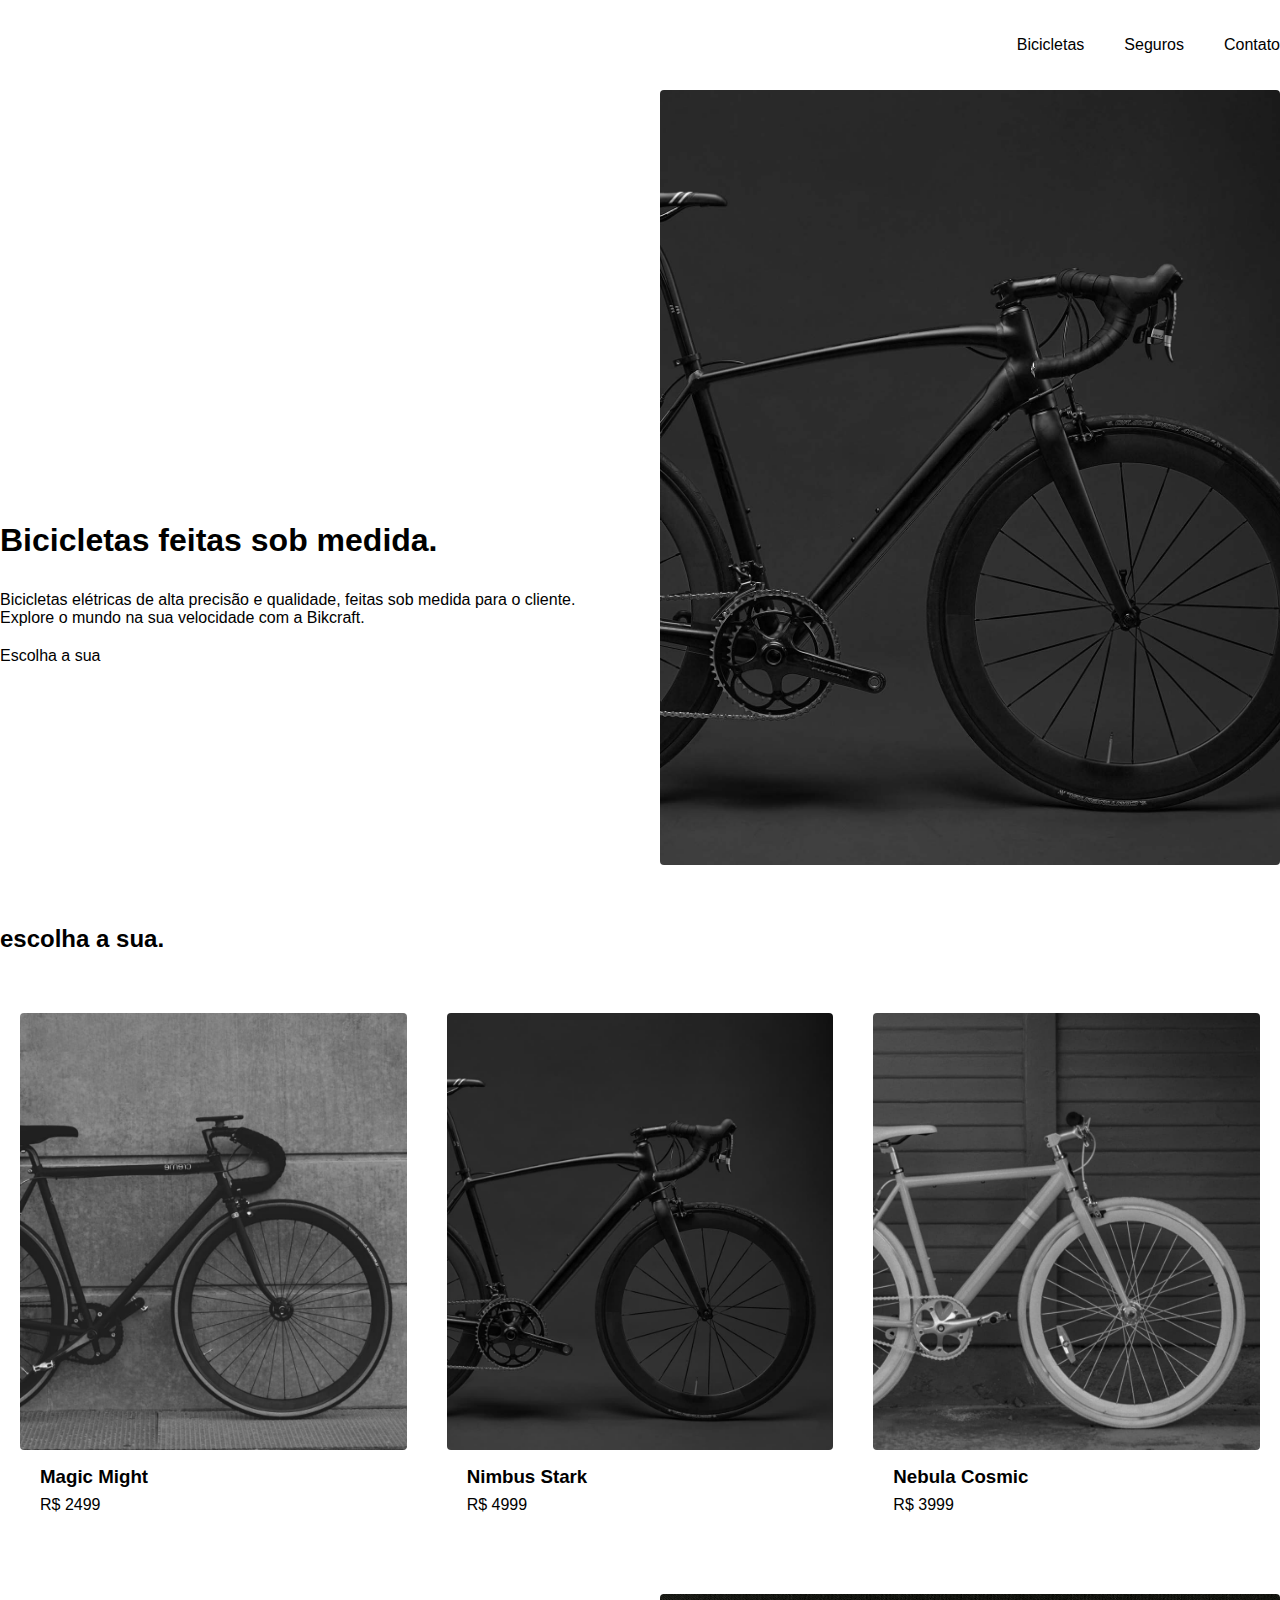
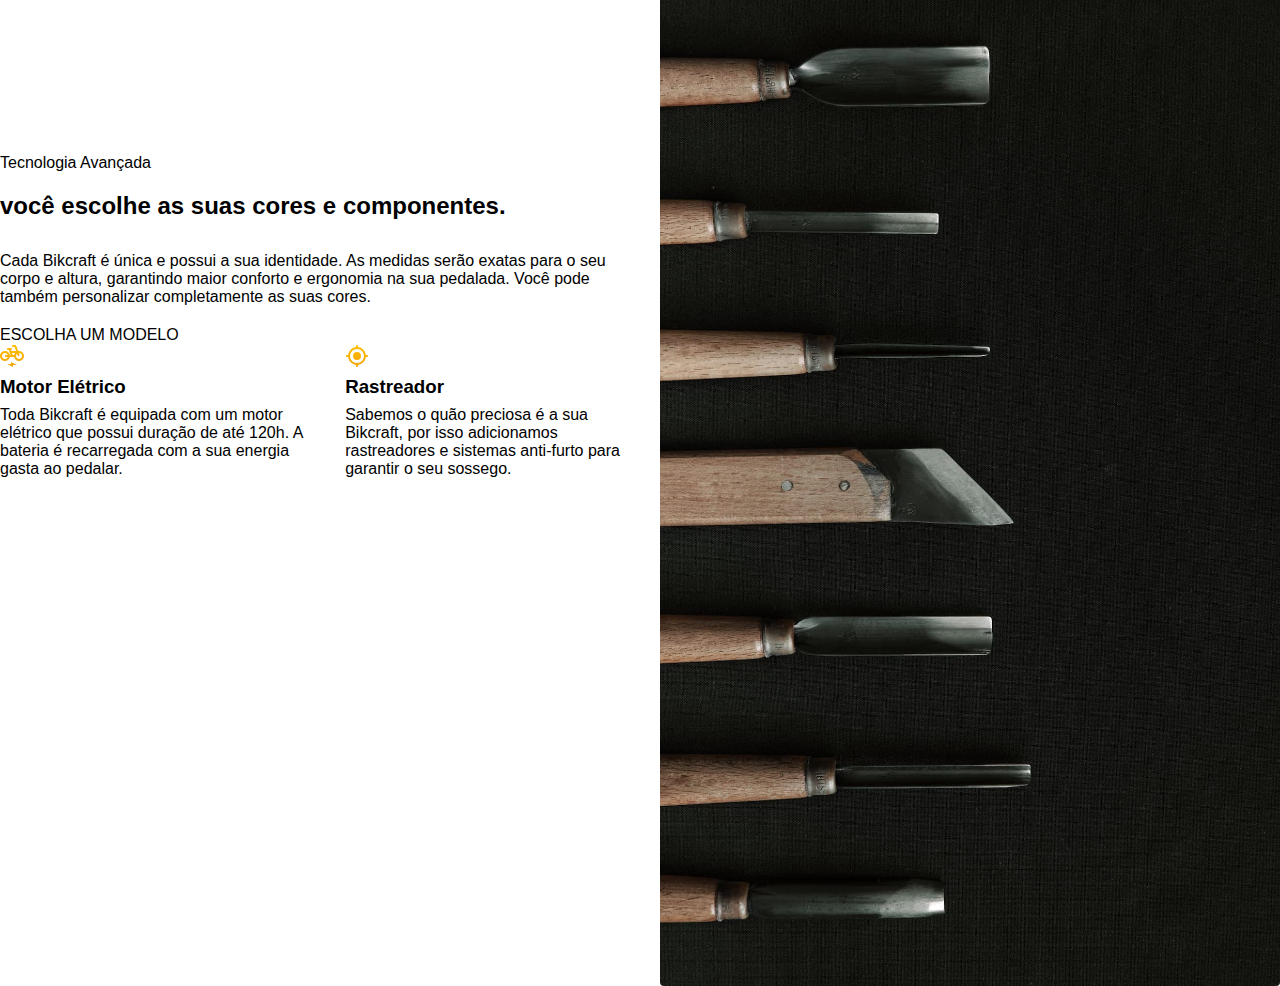
==== index.html @ 2fbe7bbb "tecnologia" ====
<!DOCTYPE html>

<html lang="pt-br">

<head>
  <meta charset="UTF-8">
  <meta name="viewport" content="width=device-width, initial-scale=1.0">
  <title>Bikcraft - Bicicletas Elétricas</title>
  <meta name="description" content="Bicicletas elétricas de alta precisão e qualidade,  feitas sob medida para o cliente. Explore o mundo na sua velocidade com a Bikcraft.">
  <link rel="stylesheet" href="./css/style.css">
  <link rel="preconnect" href="https://fonts.googleapis.com">
  <link rel="preconnect" href="https://fonts.gstatic.com" crossorigin>
  <link href="https://fonts.googleapis.com/css2?family=Fira+Sans:wght@400;700&family=Poppins:wght@500;600&family=Roboto:wght@400;500&display=swap" rel="stylesheet">
</head>

<body>
  <header class="header-bg">
    <div class=" container header">
      <a href="./">
        <img src="./img/bikcraft.svg" alt="Bikcraft">
      </a>
      <nav aria-label="primaria">
        <ul class="header-menu font-1-m cor-1">
          <li> <a href="./bicicletas.html">Bicicletas</a></li>
          <li> <a href="./seguros.html">Seguros</a></li>
          <li> <a href="./contato.html">Contato</a></li>
        </ul>
      </nav>
    </div>
  </header>

  <main class="introducao-bg">
    <div class="container introducao">
      <div class="introducao-conteudo">
        <h1 class="font-1-xxl cor-0">Bicicletas feitas
          sob medida<span>.</span></h1>
        <p class="font-2-l">Bicicletas elétricas de alta precisão e qualidade, feitas sob medida para o cliente. Explore o mundo na sua velocidade com a Bikcraft.</p>
        <a class="botao" href=".bicicletas.html"> Escolha a sua</a>
      </div>
      <div>
        <img src="./img/fotos/introducao.jpg" alt="Bicicleta elétrica preta.">
      </div>
    </div>
  </main>

  <article class="bicicletas-lista">
    <h2 class="container font-1-xxl">escolha a sua<span class="cor-p1">.<span></h2>
    <ul>
      <li>
        <a href="./bicicletas/magic.html">
          <img src="./img/bicicletas/magic-home.jpg" alt="Bicicleta Magic">
          <h3 class="font-1-xl">Magic Might</h3>
          <span class="font-2-m cor-8">R$ 2499</span>
        </a>
      </li>
      <li>
        <a href="./bicicletas/nimbus.html">
          <img src="./img/bicicletas/nimbus-home.jpg" alt="">
          <h3 class="font-1-xl"> Nimbus Stark </h3>
          <span class="font-2-m cor-8">R$ 4999</span>
        </a>
      </li>
      <li>
        <a href="./bicicletas/nebula.html">
          <img src="./img/bicicletas/nebula-home.jpg" alt="Bicicleta Nebula">
          <h3 class="font-1-xl">Nebula Cosmic</h3>
          <span class="font-2-m cor-8">R$ 3999</span>
        </a>
      </li>

    </ul>
  </article>

  <article class="tecnologia-bg">
    <div class="tecnologia container">
      <div class="tecnologia-conteudo">
        <span class="font-2-l-b cor-5">Tecnologia Avançada</span>
        <h2 class="font-1-xxl cor-0">você escolhe as suas cores e componentes<span class="cor-p1">.</span></h2>
        <p class="font-2-l cor-5">Cada Bikcraft é única e possui a sua identidade. As medidas serão exatas para o seu corpo e altura, garantindo maior conforto e ergonomia na sua pedalada. Você pode também personalizar completamente as suas cores.</p>
        <a class="link" href="./bicicletas.html">ESCOLHA UM MODELO</a>
        <div class="tecnologia-vantagens">
          <div>
            <img src="./img/icones/eletrica.svg" alt="">
            <h3 class="font-1-l cor-0">Motor Elétrico</h3>
            <p class="font-2-s cor-5">Toda Bikcraft é equipada com um motor elétrico que possui duração de até 120h. A bateria é recarregada com a sua energia gasta ao pedalar.</p>
          </div>
          <div>
            <img src="./img/icones/rastreador.svg" alt="">
            <h3 class="font-1-l cor-0">Rastreador</h3>
            <p class="font-2-s cor-5">Sabemos o quão preciosa é a sua Bikcraft, por isso adicionamos rastreadores e sistemas anti-furto para garantir o seu sossego.</p>
          </div>
        </div>
      </div>
      <div class="tecnologia-imagem">
        <img src="./img/fotos/tecnologia.jpg" alt="">
      </div>
    </div>
  </article>

</body>


</html>
---- css/style.css ----
@import "./global/global.css";
/* tipografia */
@import "./utilidades/tipografia.css";
@import "./global/header.css";

/* Cores */
@import "./utilidades/cores.css";

/* Utilidades */
@import "./utilidades/componentes.css";

/* Home */
@import "./home/introducao.css";
@import "./home/tecnologia.css";

@import "./bicicletas/lista-bicicletas.css";
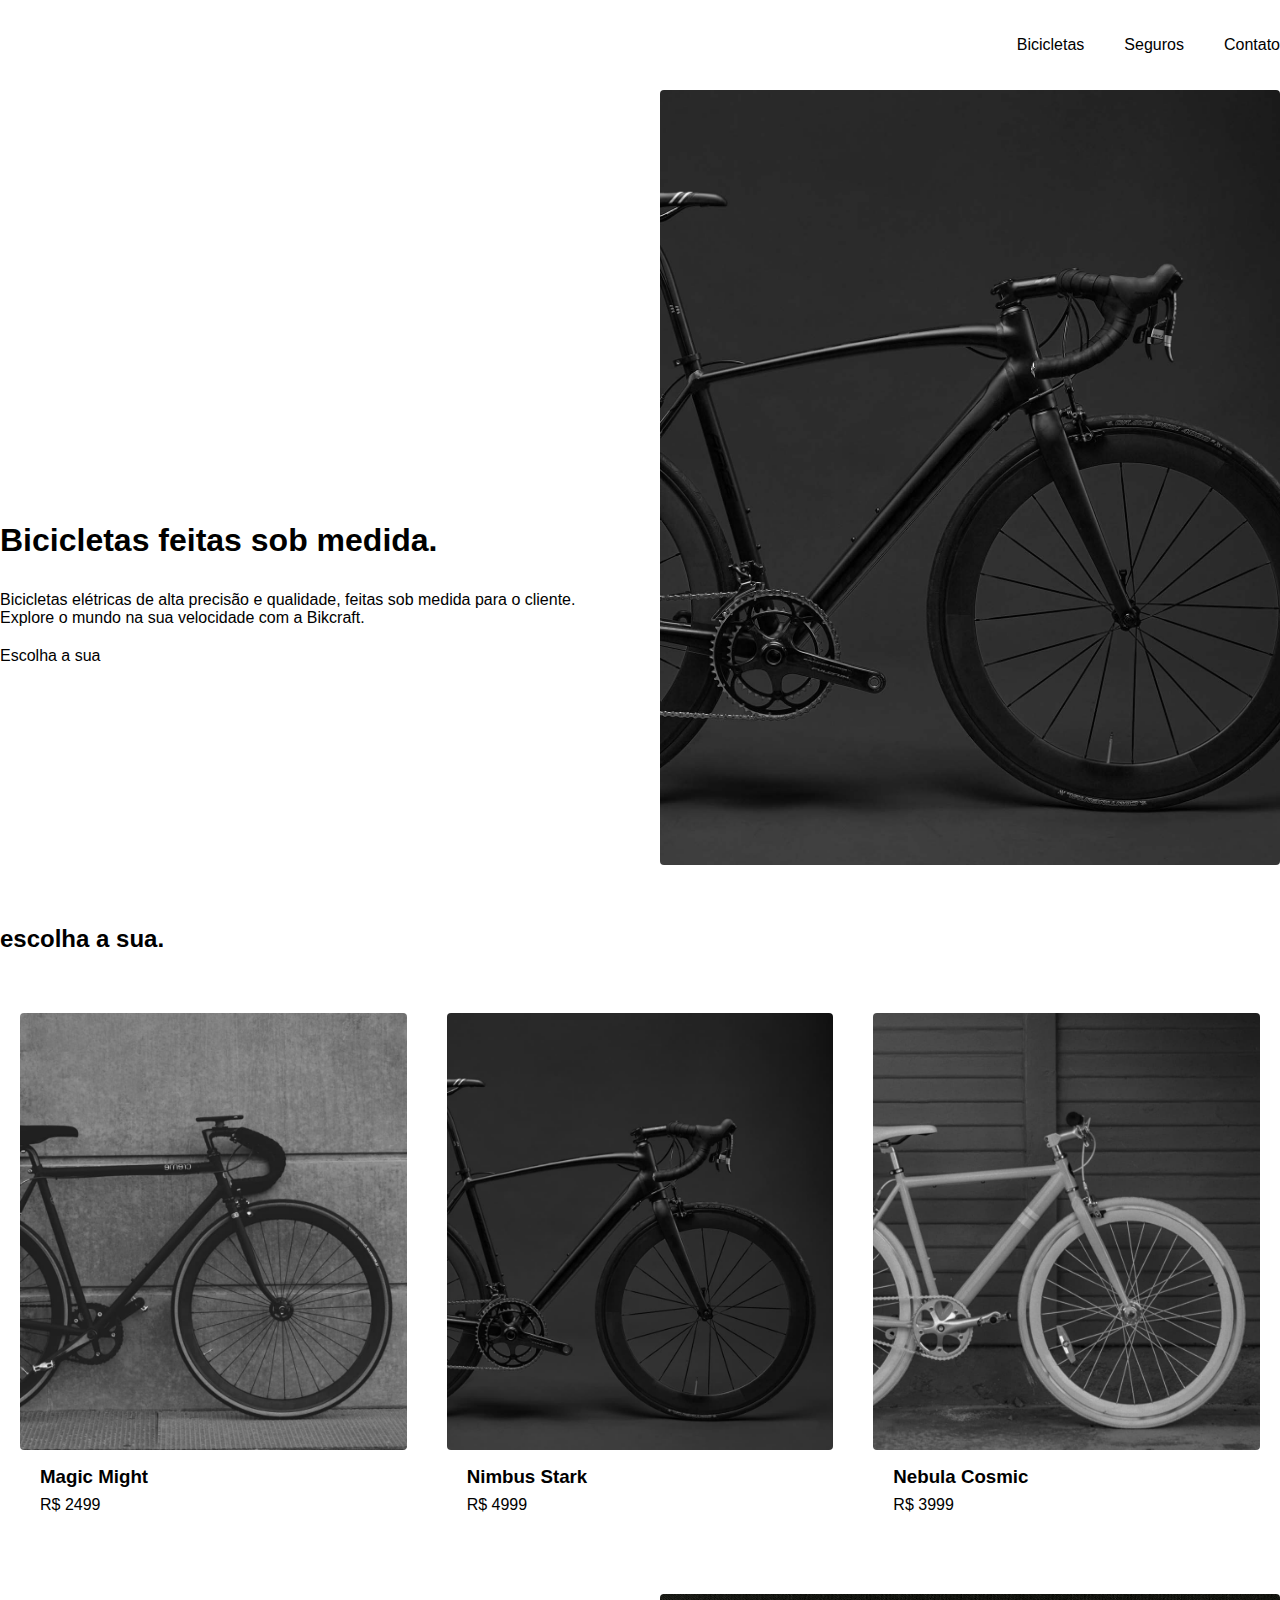
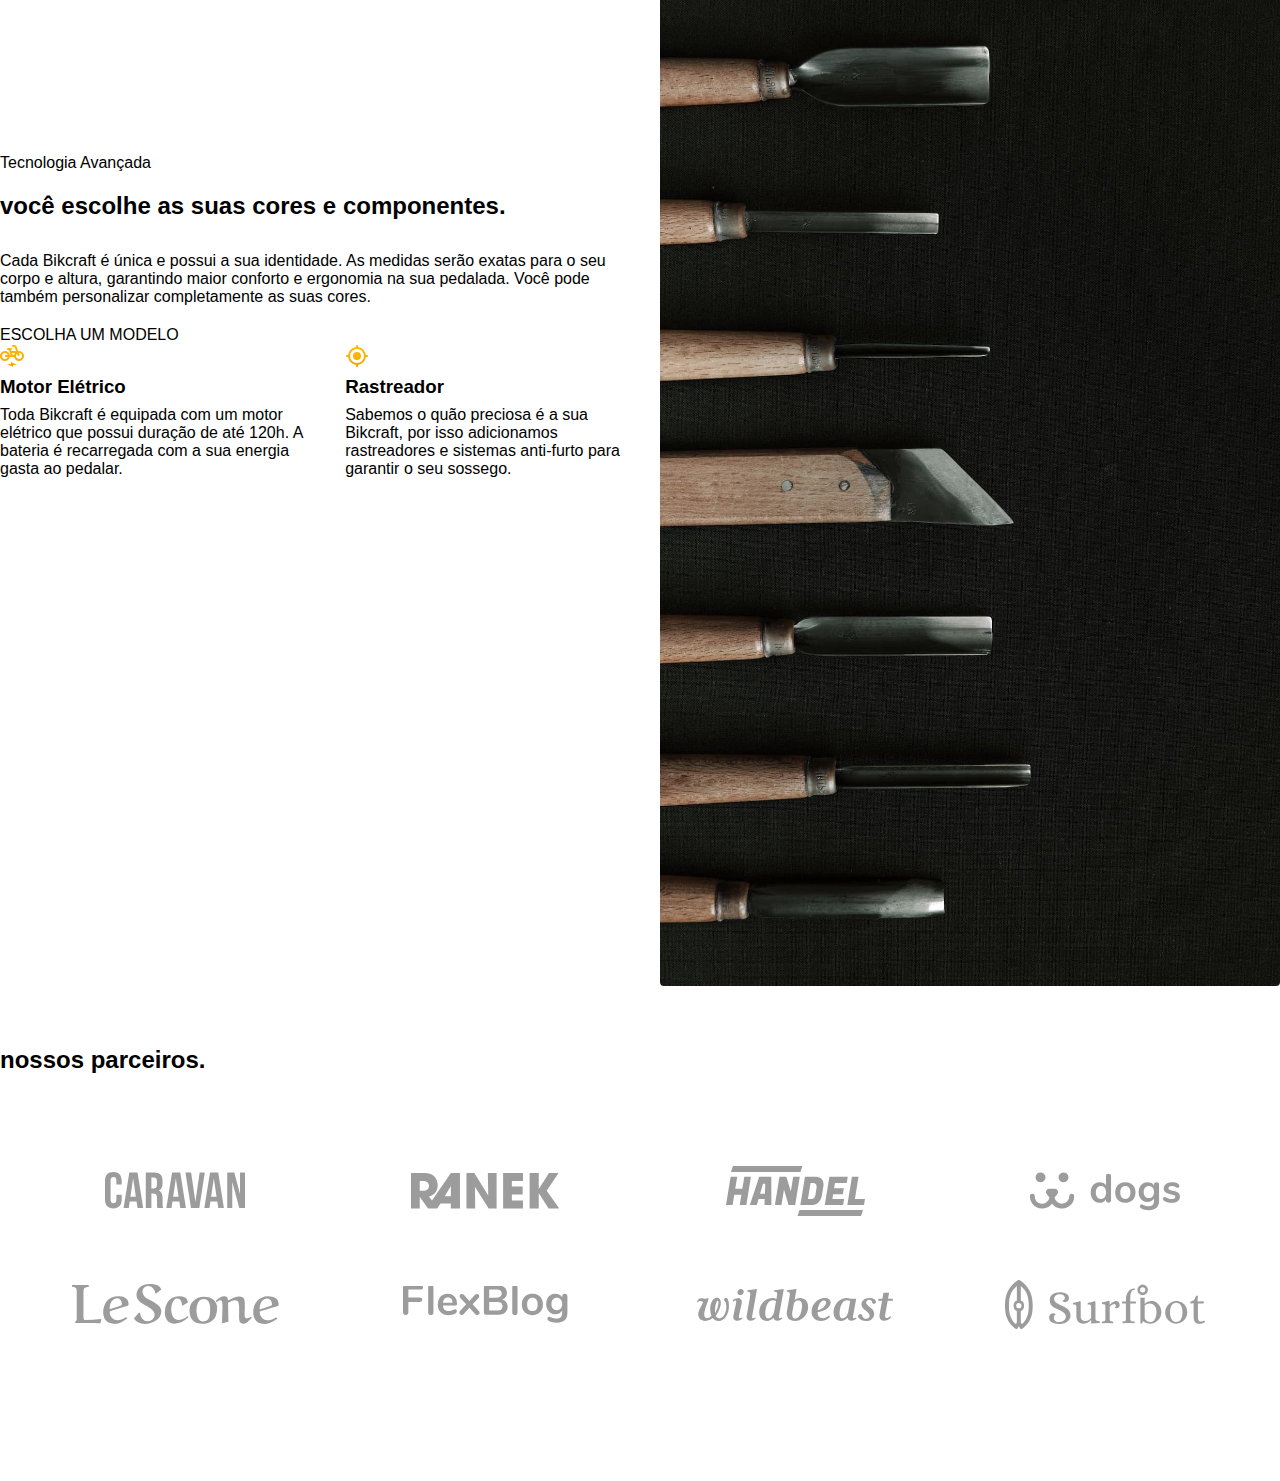
==== commit da6458ab: "parceiros" ====
--- a/index.html
+++ b/index.html
@@ -97,6 +97,23 @@
     </div>
   </article>
 
+  <section class="parceiros" aria-label="nossos parceiros">
+    <h2 class="container font-1-xxl">nossos parceiros<span class="cor-p1">.<span></h2>
+    <ul>
+      <li><img src="./img/parceiros/caravan.svg" alt="caravan"></li>
+      <li><img src="./img/parceiros/ranek.svg" alt="ranek"></li>
+      <li><img src="./img/parceiros/handel.svg" alt="handel"></li>
+      <li><img src="./img/parceiros/dogs.svg" alt="dogs"></li>
+      <li><img src="./img/parceiros/lescone.svg" alt="lescone"></li>
+      <li><img src="./img/parceiros/flexblog.svg" alt="flexblog"></li>
+      <li><img src="./img/parceiros/wildbeast.svg" alt="wildbeast"></li>
+      <li><img src="./img/parceiros/surfbot.svg" alt="surfbot"></li>
+
+    </ul>
+
+
+  </section>
+
 </body>
 
 
--- a/css/style.css
+++ b/css/style.css
@@ -12,5 +12,6 @@
 /* Home */
 @import "./home/introducao.css";
 @import "./home/tecnologia.css";
+@import "./home/parceiros.css";
 
 @import "./bicicletas/lista-bicicletas.css";
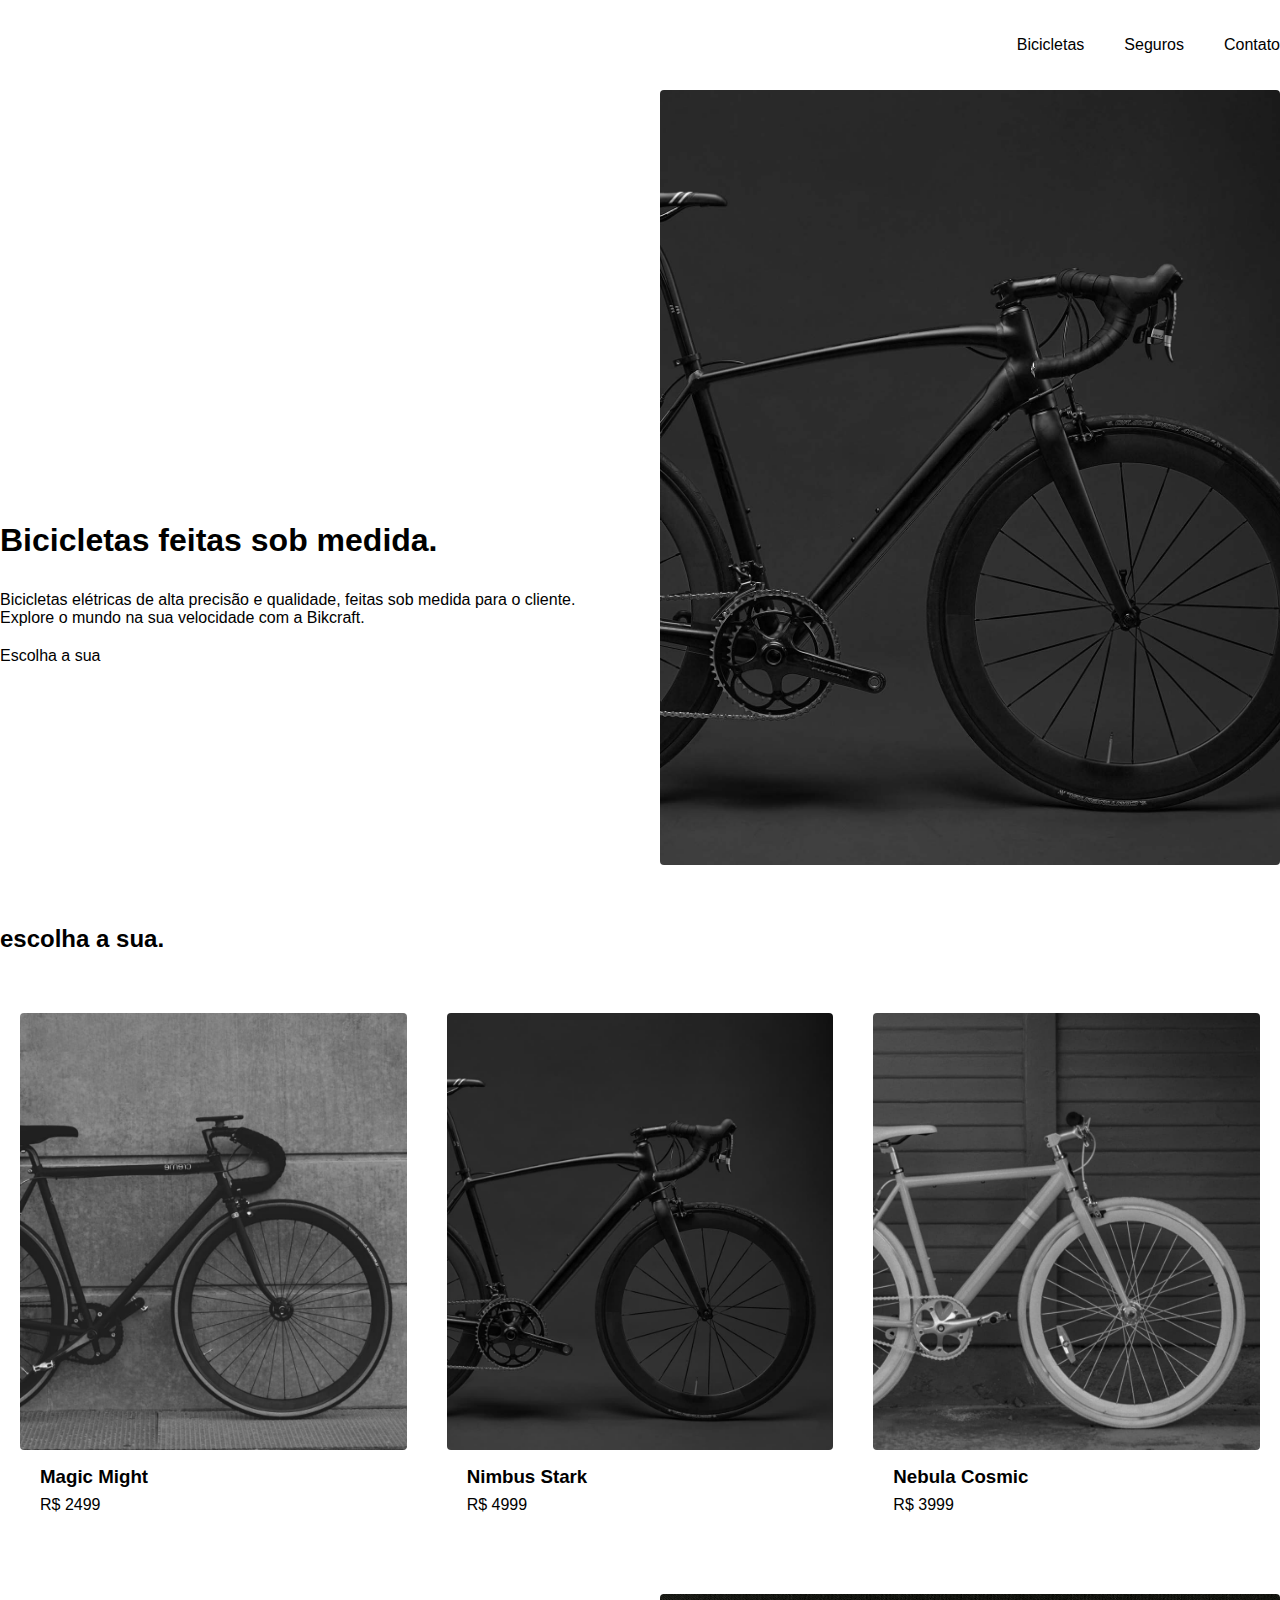
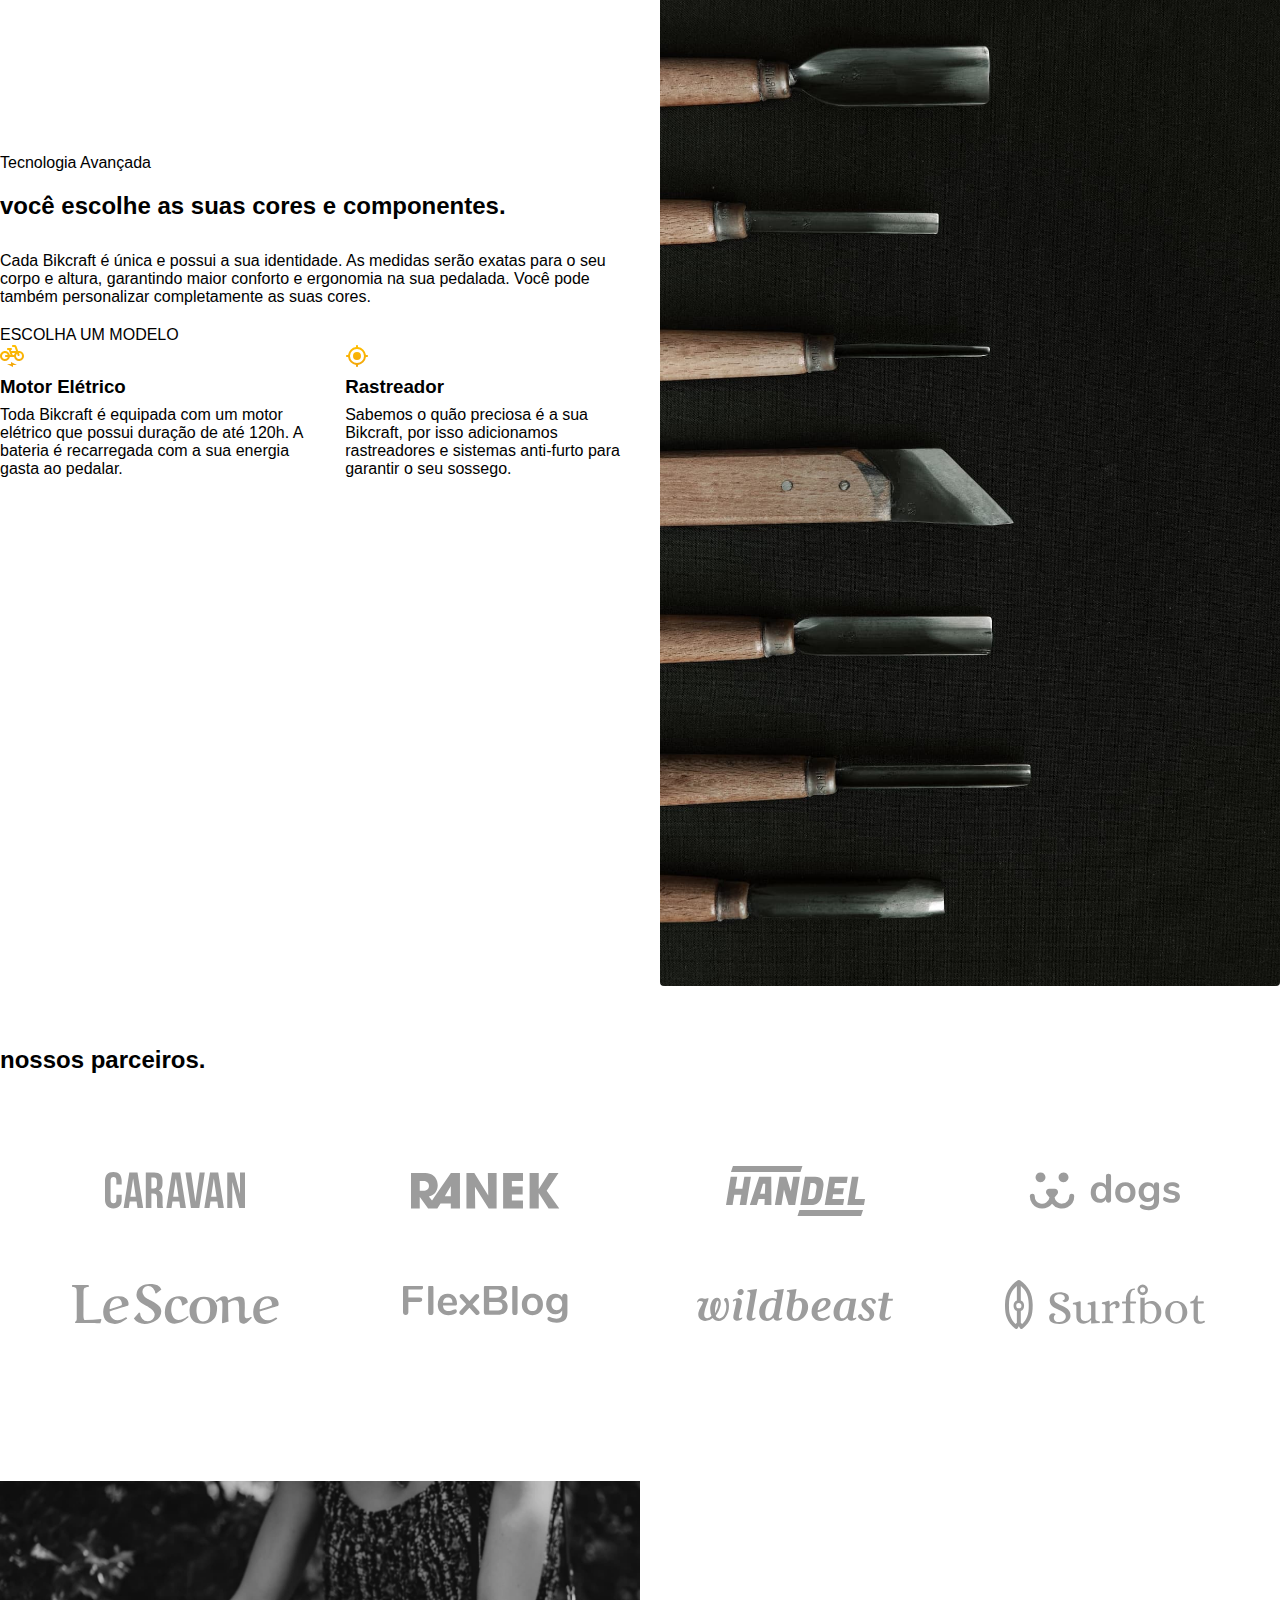
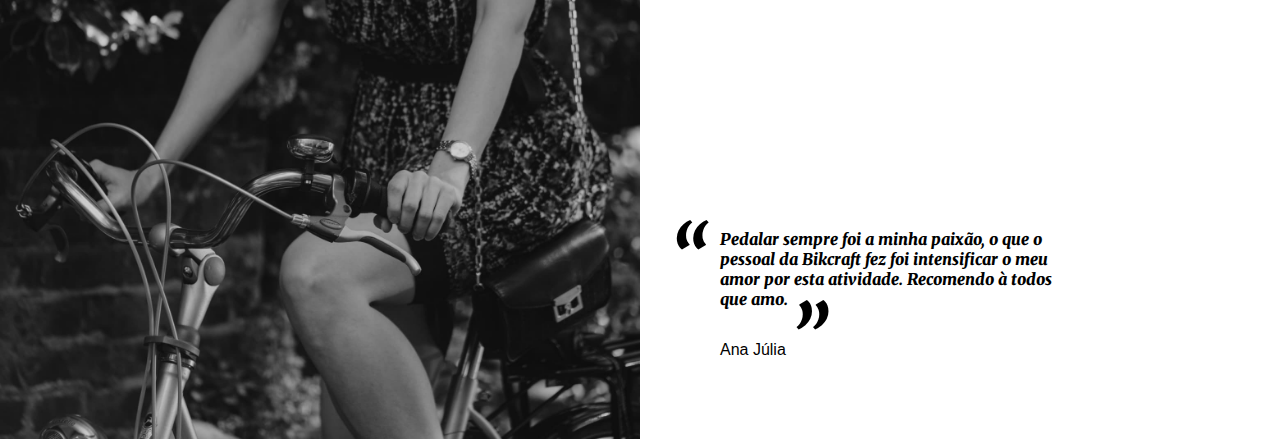
==== commit 167e9cc0: "depoimento" ====
--- a/index.html
+++ b/index.html
@@ -10,7 +10,7 @@
   <link rel="stylesheet" href="./css/style.css">
   <link rel="preconnect" href="https://fonts.googleapis.com">
   <link rel="preconnect" href="https://fonts.gstatic.com" crossorigin>
-  <link href="https://fonts.googleapis.com/css2?family=Fira+Sans:wght@400;700&family=Poppins:wght@500;600&family=Roboto:wght@400;500&display=swap" rel="stylesheet">
+  <link href="https://fonts.googleapis.com/css2?family=Fira+Sans:wght@400;700&family=Merriweather:ital,wght@1,900&family=Poppins:wght@500;600&family=Roboto:wght@400;500&display=swap" rel="stylesheet">
 </head>
 
 <body>
@@ -114,6 +114,18 @@
 
   </section>
 
+  <section class="depoimento" aria-label="depoimento">
+    <div>
+      <img src="./img/fotos/depoimento.jpg" alt="Pessoa pedalando uma bicicletas bikcraft">
+    </div>
+    <div class="depoimento-conteudo">
+      <blockquote class="font-1-xl cor-p5">
+        <p>Pedalar sempre foi a minha paixão, o que o pessoal da Bikcraft fez foi intensificar o meu amor por esta atividade. Recomendo à todos que amo.</p>
+      </blockquote>
+      <span class="font-1-m-b cor-p4">Ana Júlia</span>
+    </div>
+  </section>
+
 </body>
 
 
--- a/css/style.css
+++ b/css/style.css
@@ -13,5 +13,6 @@
 @import "./home/introducao.css";
 @import "./home/tecnologia.css";
 @import "./home/parceiros.css";
+@import "./home/depoimento.css";
 
 @import "./bicicletas/lista-bicicletas.css";
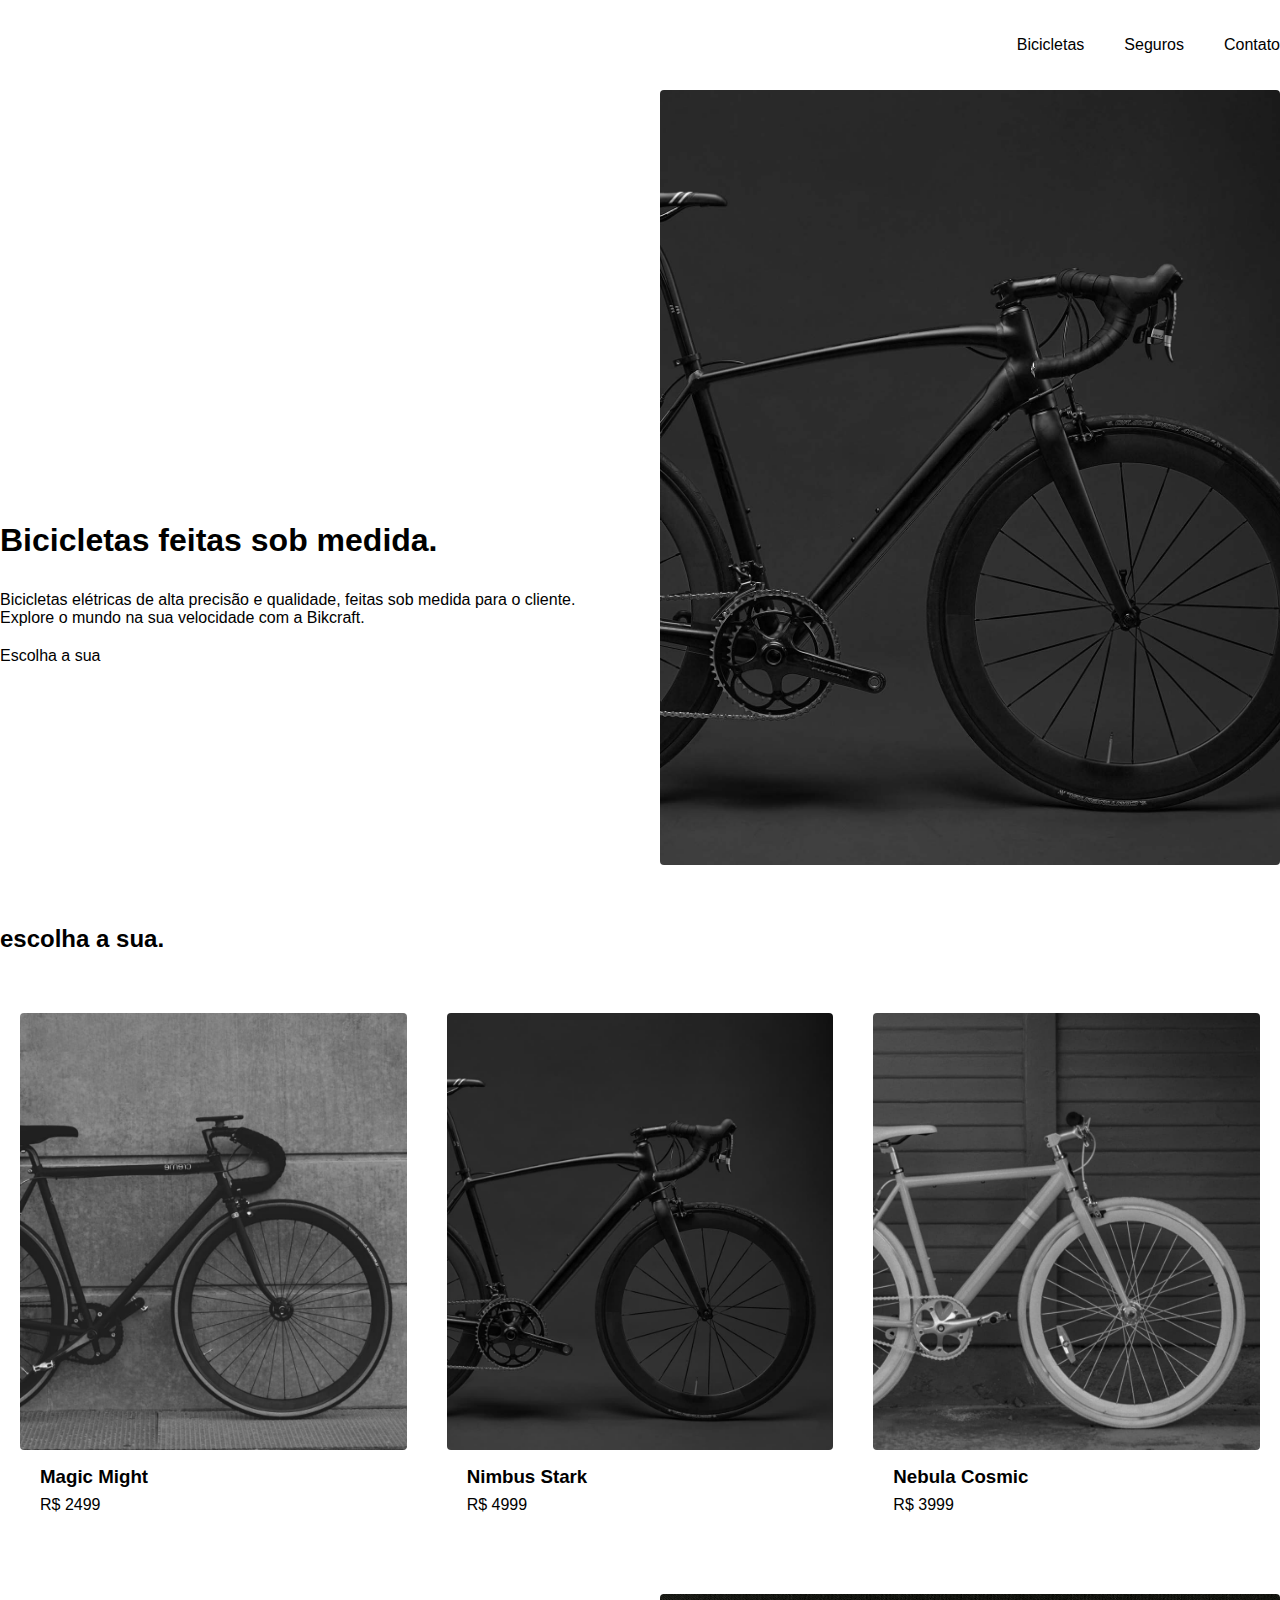
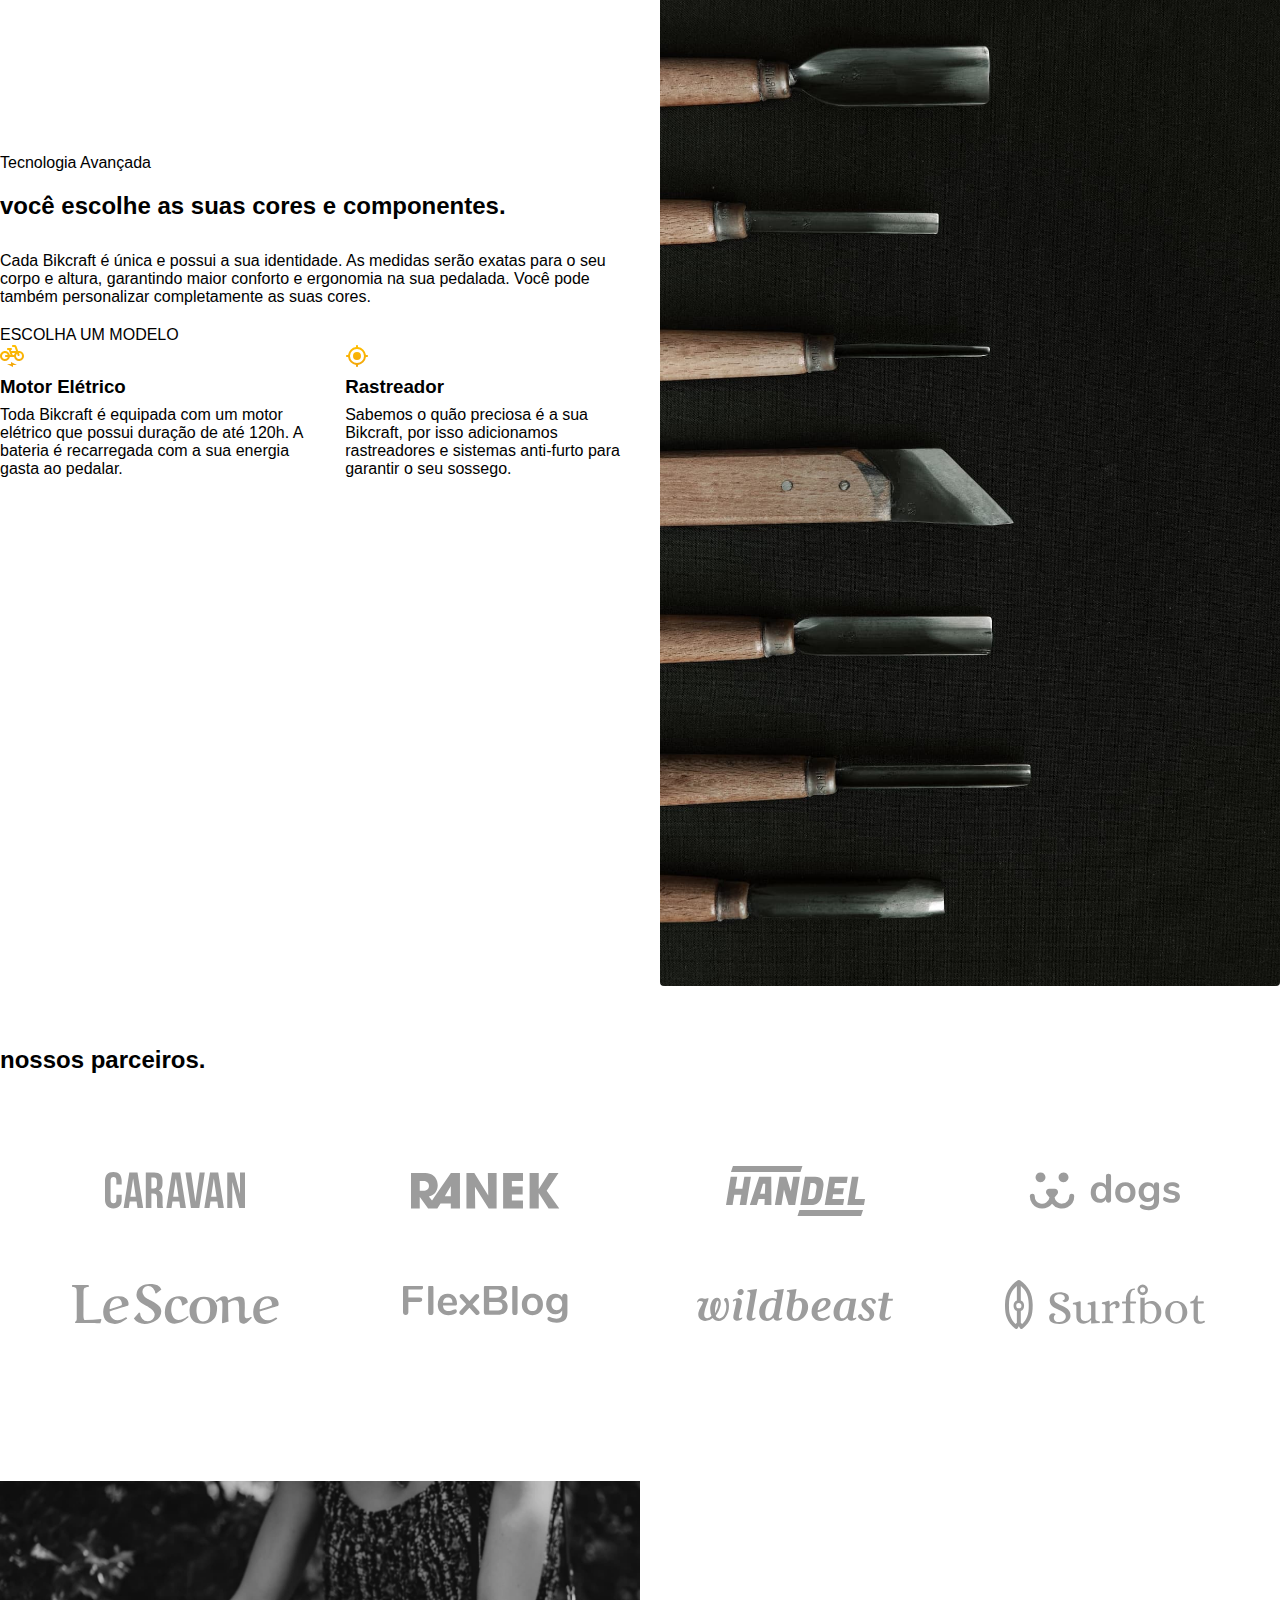
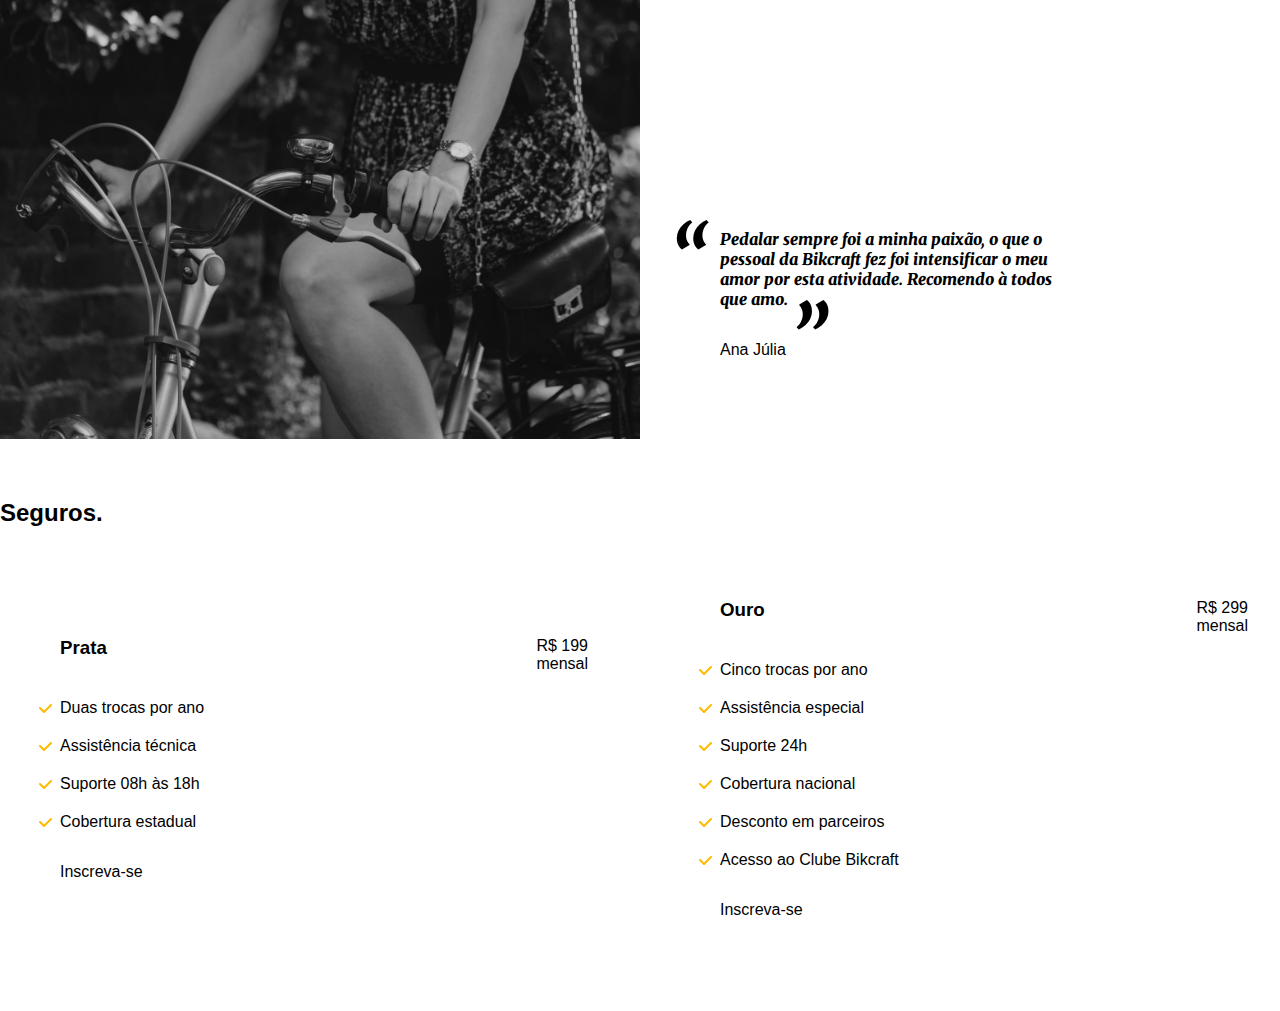
==== commit 58f4144d: "seguros" ====
--- a/index.html
+++ b/index.html
@@ -126,6 +126,36 @@
     </div>
   </section>
 
+  <article class="seguros-bg">
+    <div class="seguros container">
+      <h2 class="font-1-xxl cor-0">Seguros<span class="cor-p1">.<span></h2>
+      <div class="seguros-item">
+        <h3 class="font-1-xl cor-6">Prata</h3>
+        <span class="font-1-xl cor-0">R$ 199 <span class="font-1-xs cor-6">mensal</span></span>
+        <ul class="font-2-m cor-0">
+          <li>Duas trocas por ano</li>
+          <li>Assistência técnica</li>
+          <li>Suporte 08h às 18h</li>
+          <li>Cobertura estadual</li>
+        </ul>
+        <a class="botao secundario" href="./orcamento.html">Inscreva-se</a>
+      </div>
+      <div class="seguros-item">
+        <h3 class="font-1-xl cor-p1">Ouro</h3>
+        <span class="font-1-xl cor-0">R$ 299 <span class="font-1-xs cor-6">mensal</span></span>
+        <ul class="font-2-m cor-0">
+          <li>Cinco trocas por ano</li>
+          <li>Assistência especial</li>
+          <li>Suporte 24h</li>
+          <li>Cobertura nacional</li>
+          <li>Desconto em parceiros</li>
+          <li>Acesso ao Clube Bikcraft</li>
+        </ul>
+        <a class="botao" href="./orcamento.html">Inscreva-se</a>
+      </div>
+    </div>
+  </article>
+
 </body>
 
 
--- a/css/style.css
+++ b/css/style.css
@@ -15,4 +15,7 @@
 @import "./home/parceiros.css";
 @import "./home/depoimento.css";
 
+/* Seguros */
+@import "./seguros/seguros.css";
+
 @import "./bicicletas/lista-bicicletas.css";
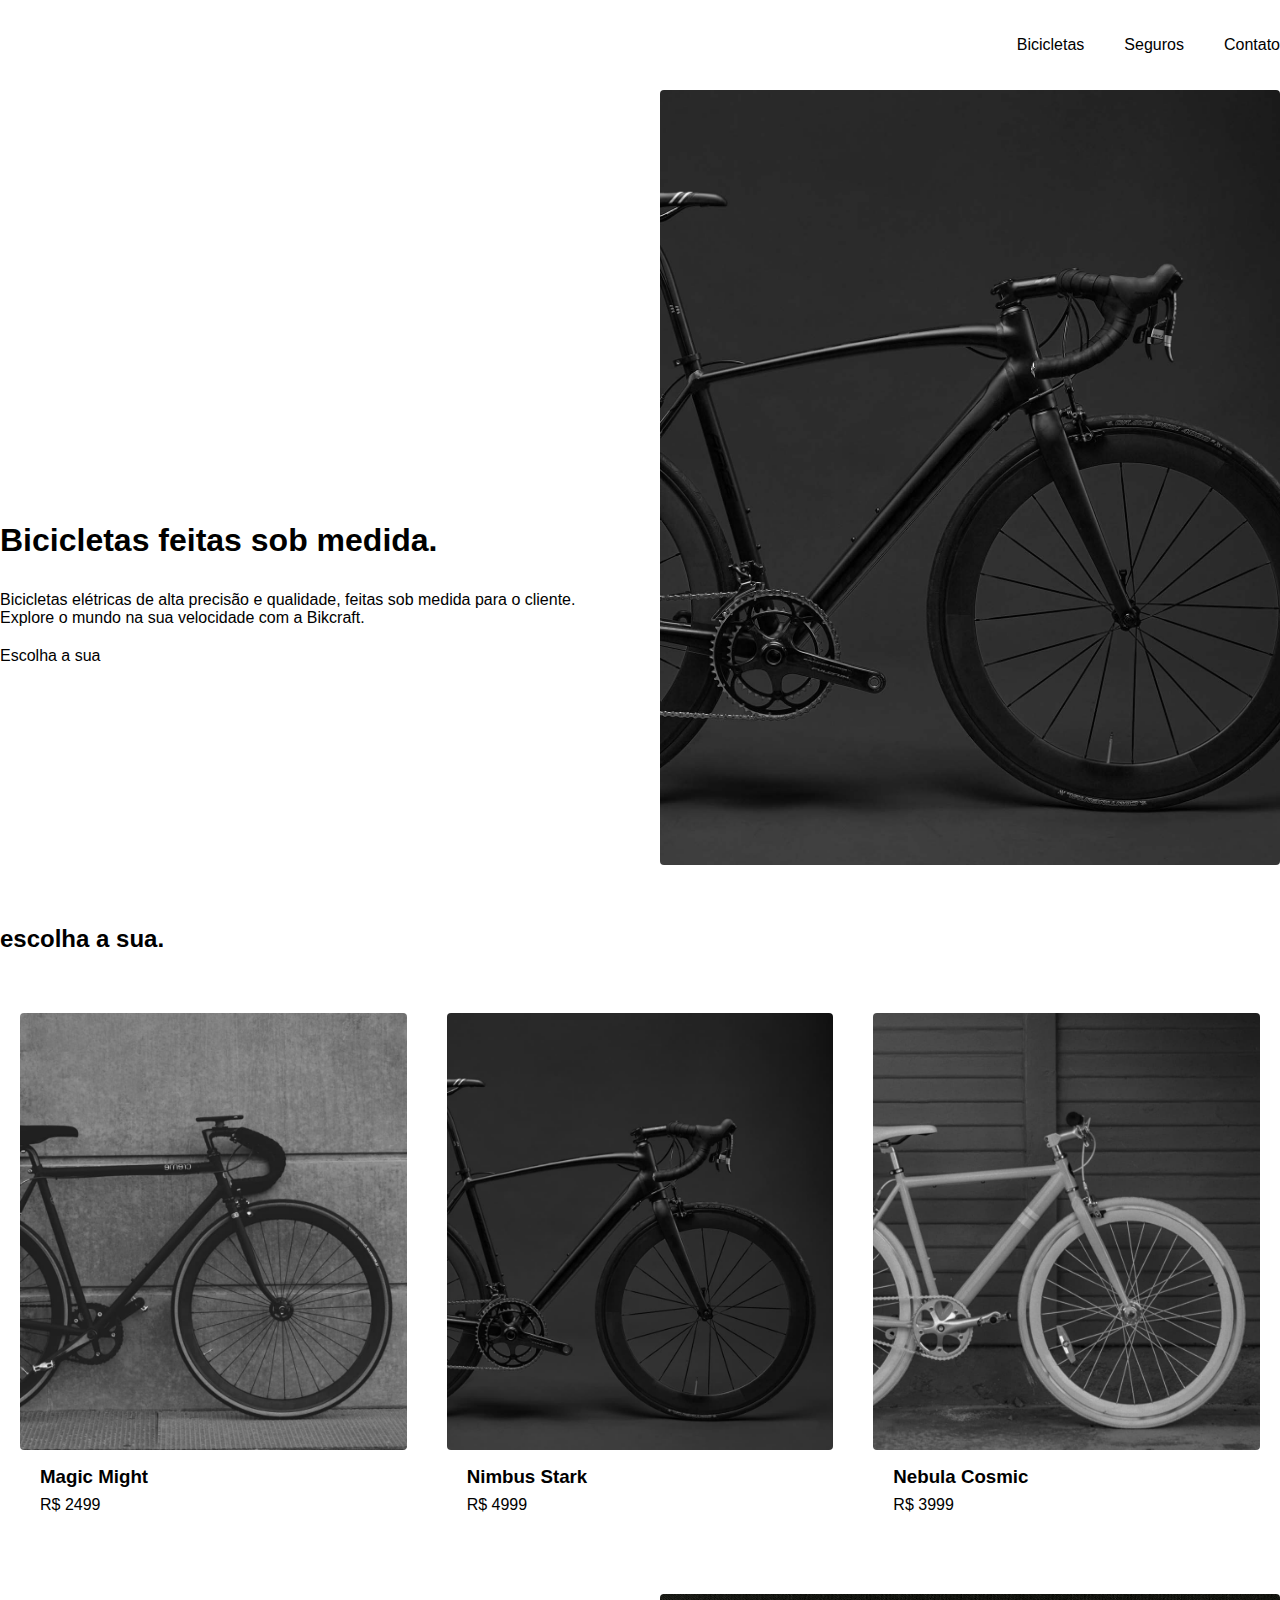
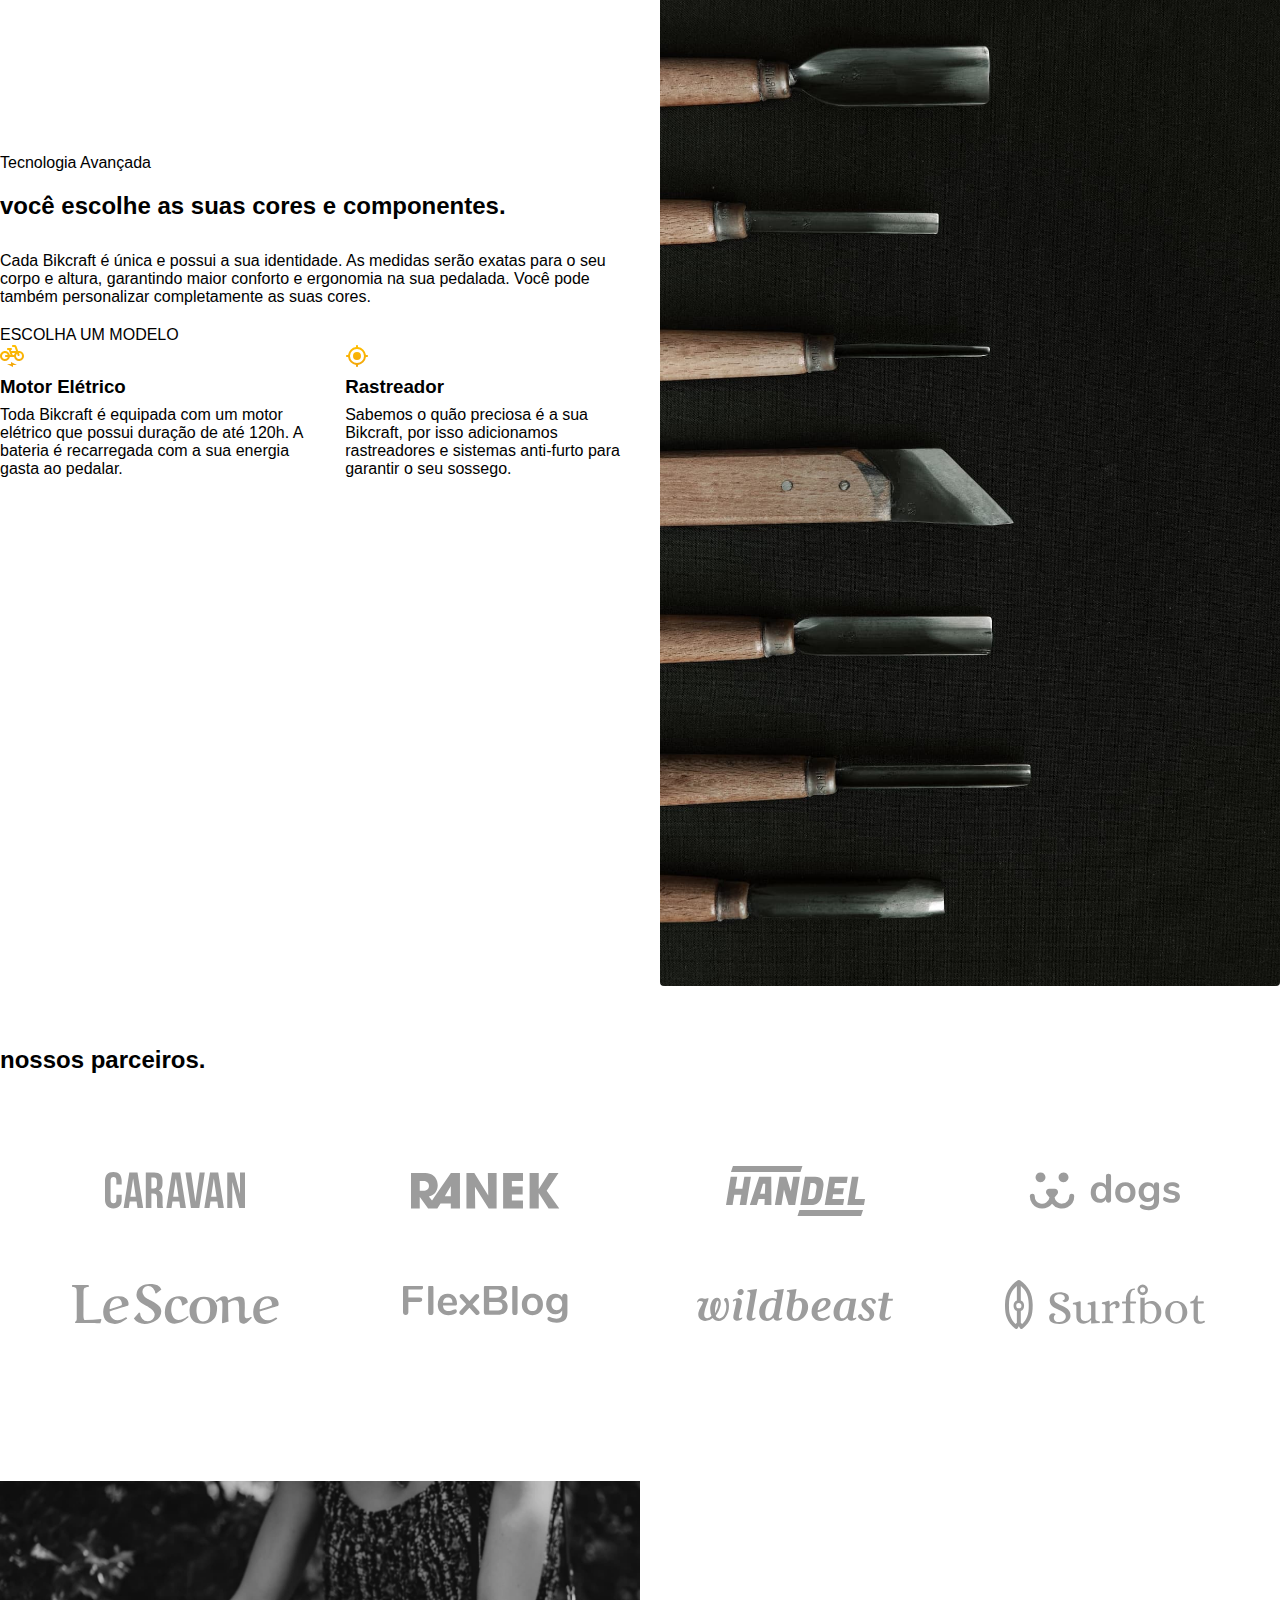
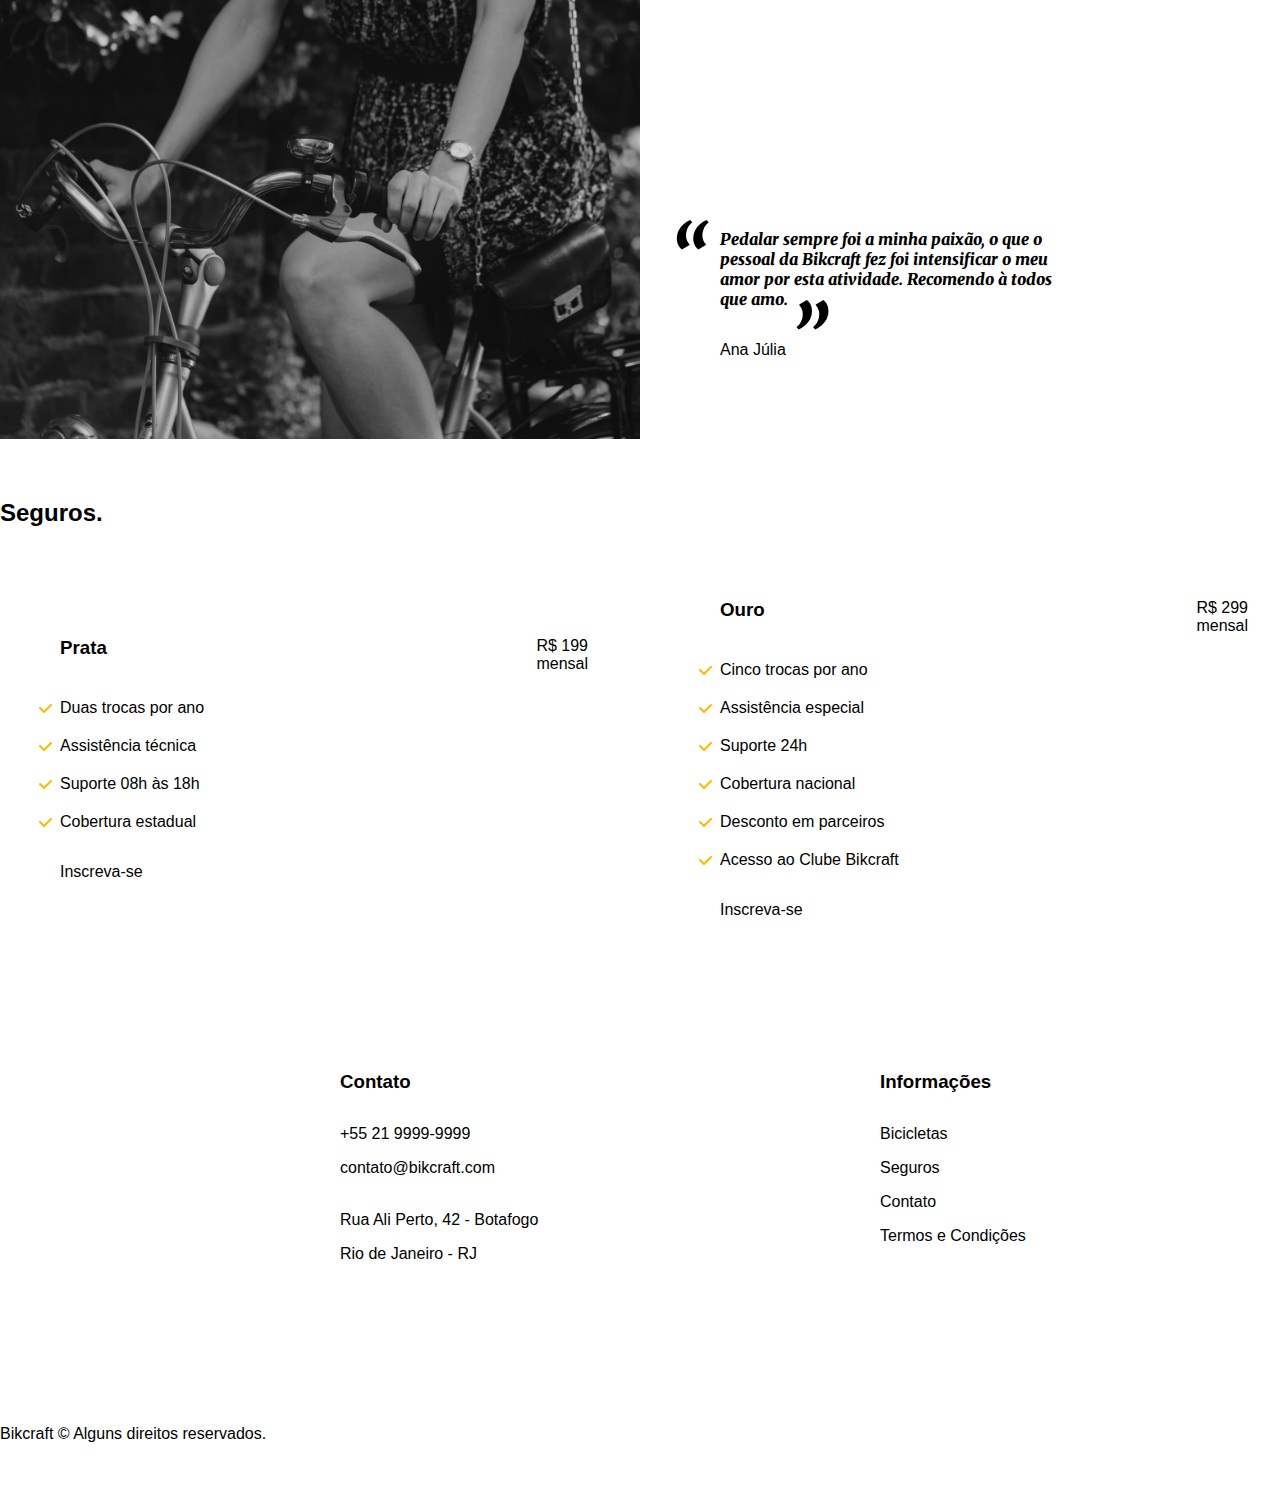
==== commit 94de499e: "footer" ====
--- a/index.html
+++ b/index.html
@@ -156,6 +156,43 @@
     </div>
   </article>
 
+  <footer class="footer-bg">
+    <div class="footer container">
+      <img src="./img/bikcraft.svg" alt="bikecraft">
+      <div class="footer-contato">
+        <h3 class="font-2-l-b cor-0">Contato</h3>
+        <ul class="font-2-m cor-5">
+          <li><a href="tel:+5521999999999">+55 21 9999-9999</a></li>
+          <li><a href="mailto:contato@bikcraft.com">contato@bikcraft.com</a></li>
+          <li>Rua Ali Perto, 42 - Botafogo</li>
+          <li>Rio de Janeiro - RJ</li>
+        </ul>
+        <div class="footer-redes">
+          <a href="./">
+            <img src="./img/redes/instagram.svg" alt="Instagram"></a>
+          <a href="./">
+            <img src="./img/redes/facebook.svg" alt="Facebook"></a>
+          <a href="./">
+            <img src="./img/redes/youtube.svg" alt="Youtube"></a>
+        </div>
+
+      </div>
+      <div class="footer-informacoes">
+        <h3 class="font-2-l-b cor-0">Informações</h3>
+        <nav>
+          <ul class="font-1-m cor-5">
+            <li> <a href="./bicicletas.html">Bicicletas</a></li>
+            <li> <a href="./seguros.html">Seguros</a></li>
+            <li> <a href="./contato.html">Contato</a></li>
+            <li> <a href="./termos.html">Termos e Condições</a></li>
+          </ul>
+        </nav>
+      </div>
+      <p class="footer-copy font-2-m cor-6">Bikcraft © Alguns direitos reservados.</p>
+    </div>
+
+  </footer>
+
 </body>
 
 
--- a/css/style.css
+++ b/css/style.css
@@ -1,10 +1,9 @@
 @import "./global/global.css";
-/* tipografia */
 @import "./utilidades/tipografia.css";
+@import "./utilidades/cores.css";
+
+@import "./global/footer.css";
 @import "./global/header.css";
-
-/* Cores */
-@import "./utilidades/cores.css";
 
 /* Utilidades */
 @import "./utilidades/componentes.css";
@@ -15,7 +14,8 @@
 @import "./home/parceiros.css";
 @import "./home/depoimento.css";
 
+/* Bicicletas */
+@import "./bicicletas/lista-bicicletas.css";
+
 /* Seguros */
 @import "./seguros/seguros.css";
-
-@import "./bicicletas/lista-bicicletas.css";
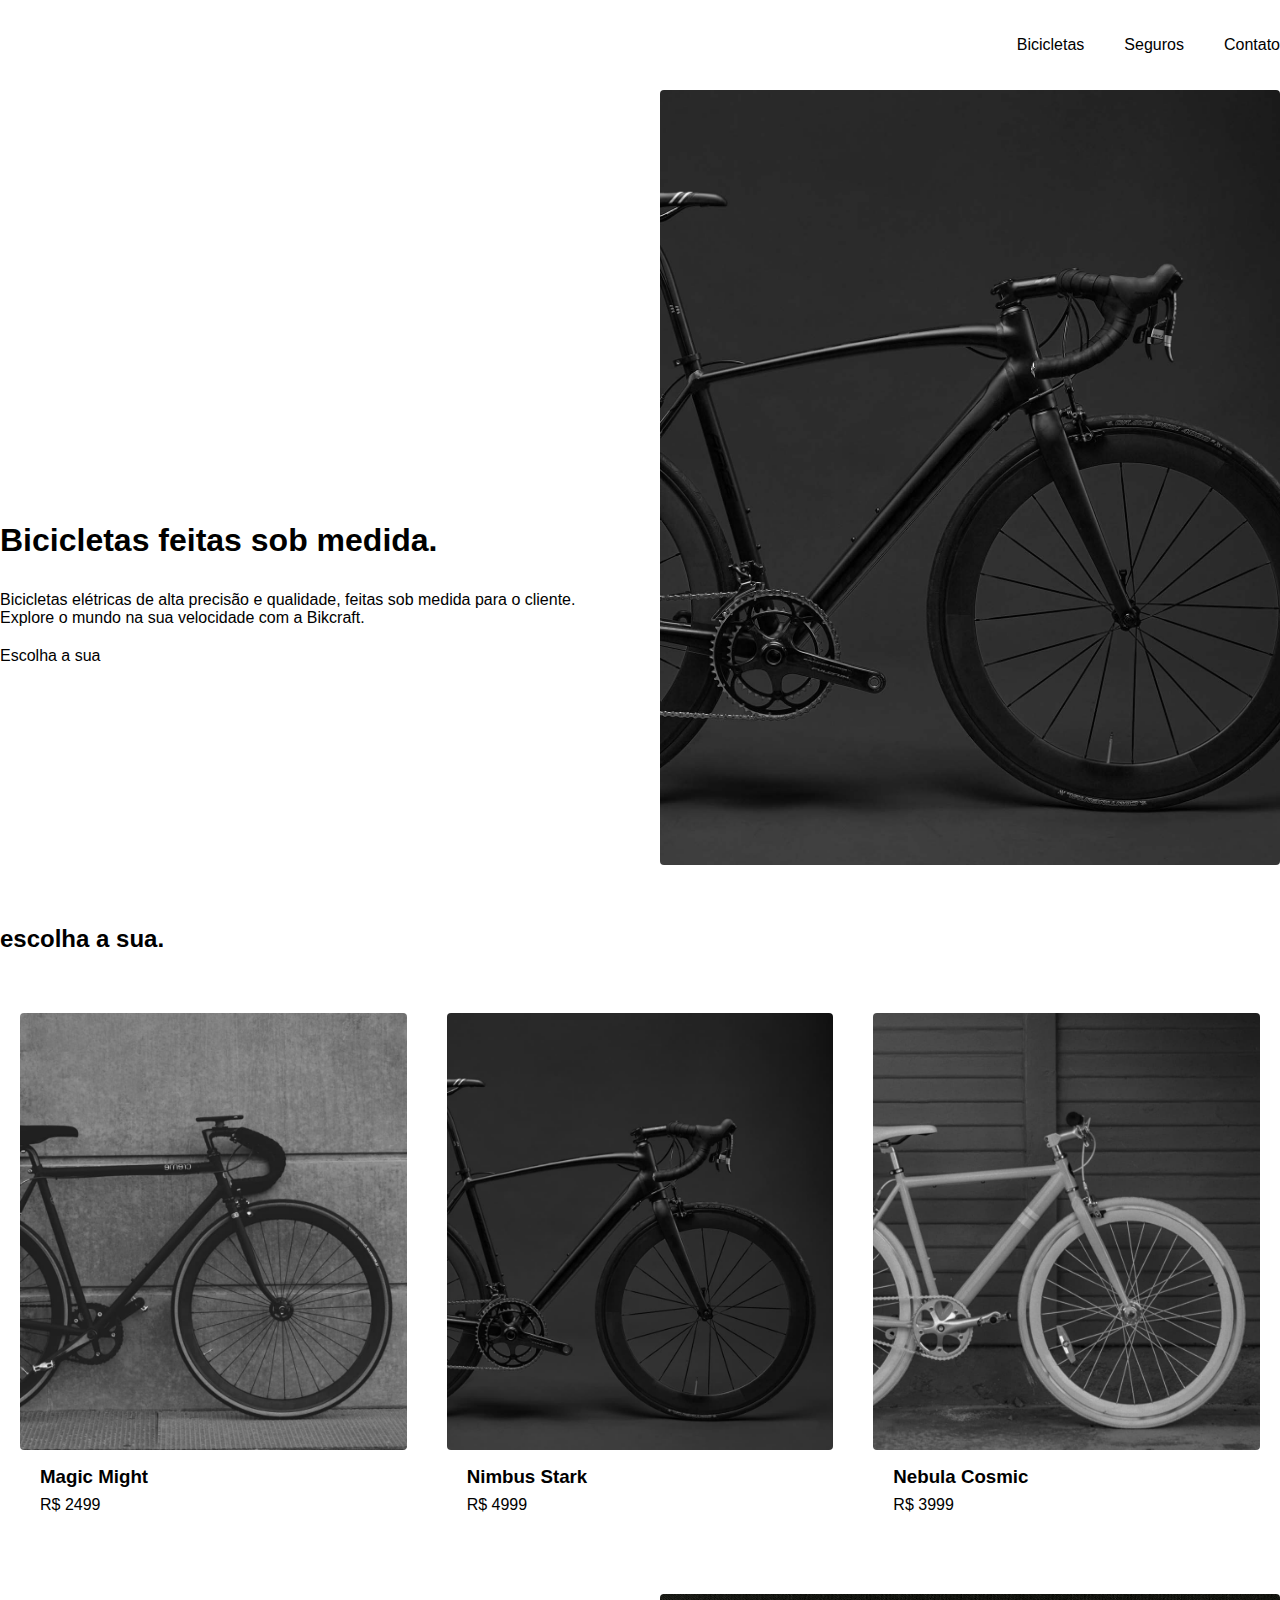
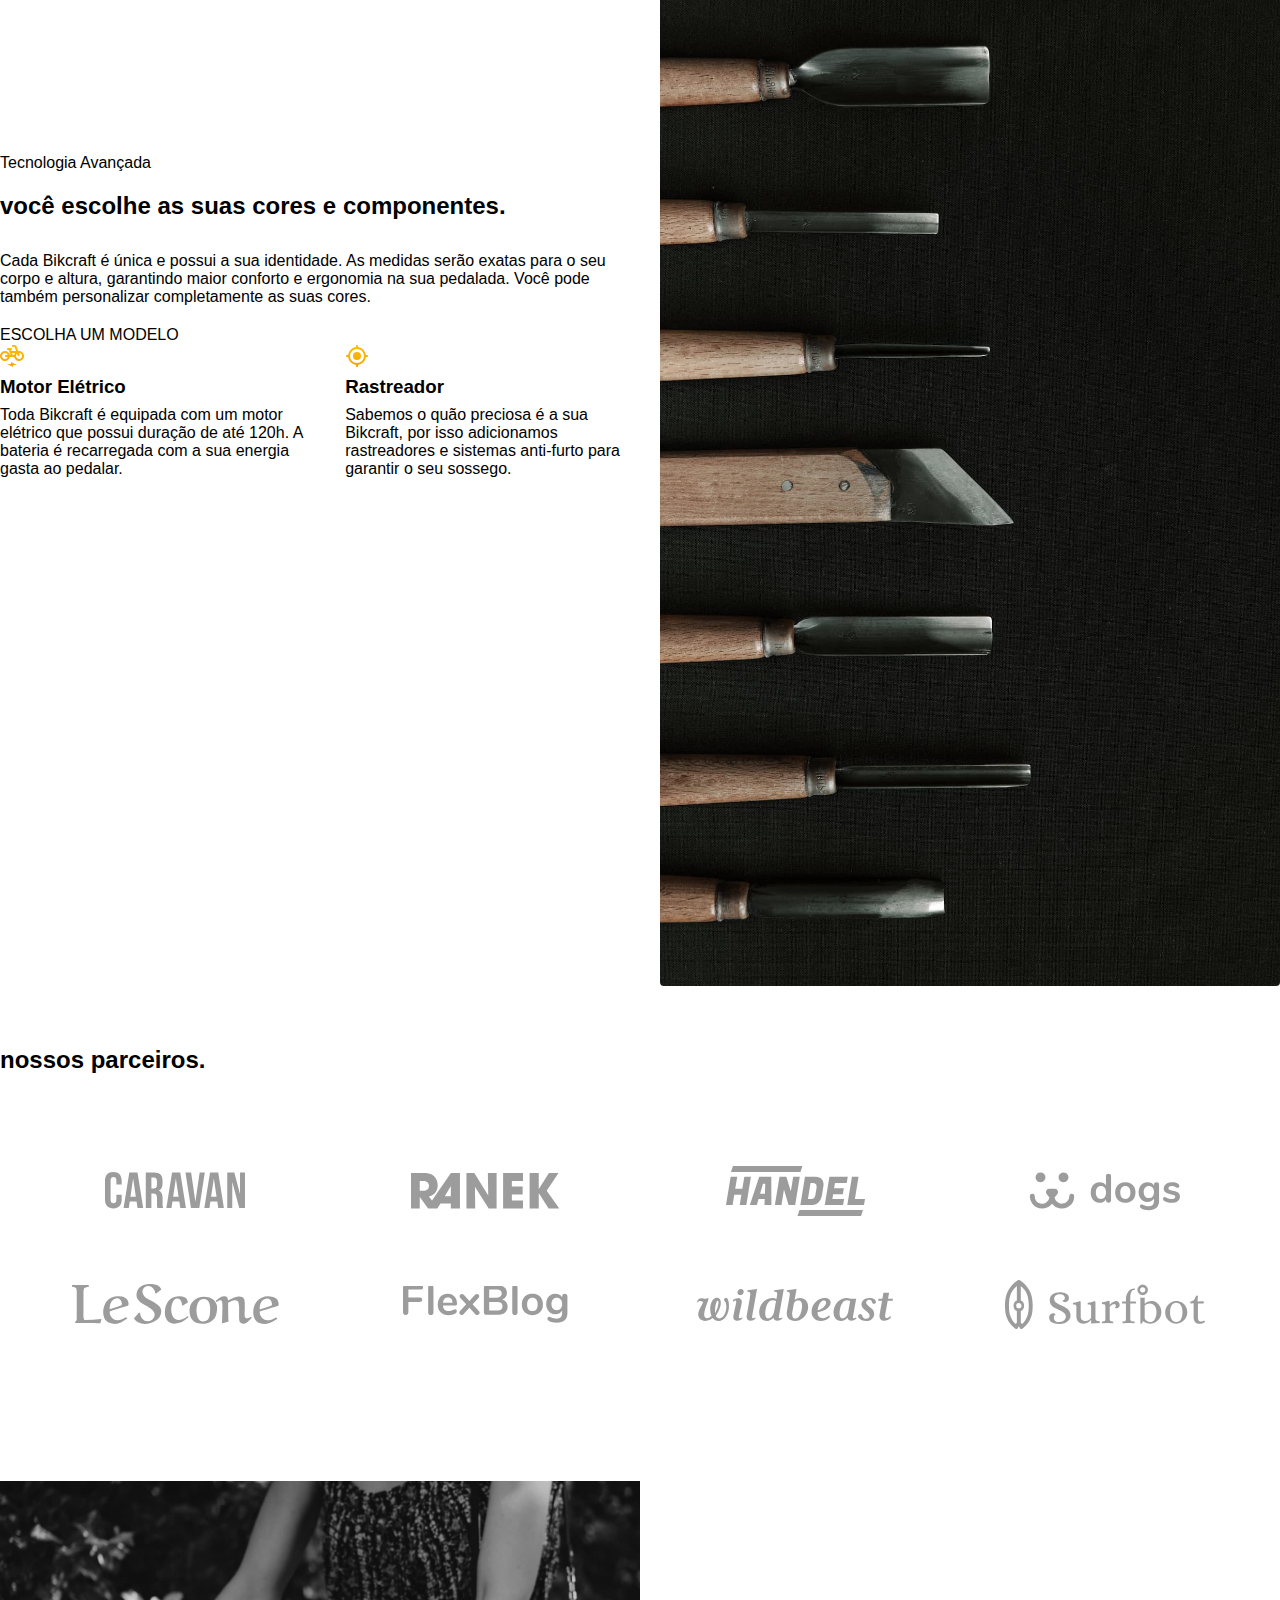
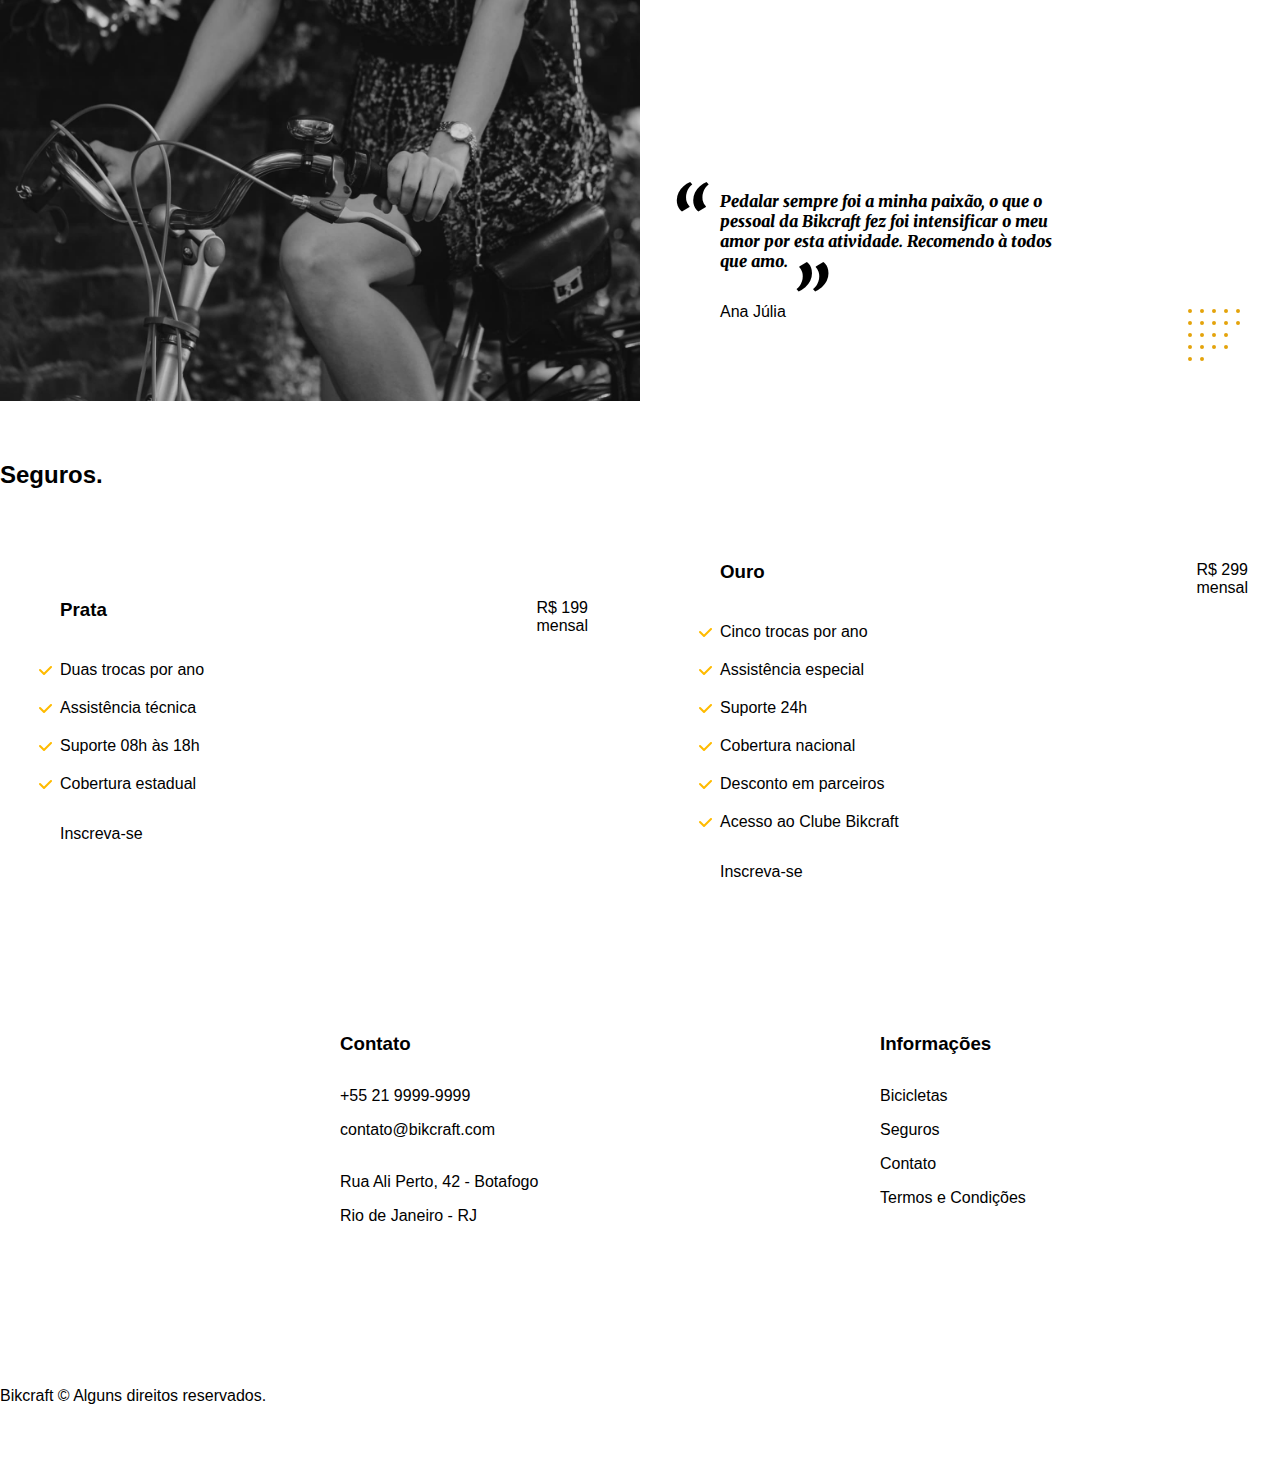
==== commit a2cf3f3a: "otimização de imagem" ====
--- a/index.html
+++ b/index.html
@@ -5,8 +5,10 @@
 <head>
   <meta charset="UTF-8">
   <meta name="viewport" content="width=device-width, initial-scale=1.0">
-  <title>Bikcraft - Bicicletas Elétricas</title>
+  <title>Bikcraft | Bicicletas Elétricas</title>
   <meta name="description" content="Bicicletas elétricas de alta precisão e qualidade,  feitas sob medida para o cliente. Explore o mundo na sua velocidade com a Bikcraft.">
+
+  <link rel="preload" href="./css/style.css">
   <link rel="stylesheet" href="./css/style.css">
   <link rel="preconnect" href="https://fonts.googleapis.com">
   <link rel="preconnect" href="https://fonts.gstatic.com" crossorigin>
@@ -17,7 +19,7 @@
   <header class="header-bg">
     <div class=" container header">
       <a href="./">
-        <img src="./img/bikcraft.svg" alt="Bikcraft">
+        <img src="./img/bikcraft.svg" width="136" height="32" alt="Bikcraft">
       </a>
       <nav aria-label="primaria">
         <ul class="header-menu font-1-m cor-1">
@@ -35,11 +37,12 @@
         <h1 class="font-1-xxl cor-0">Bicicletas feitas
           sob medida<span>.</span></h1>
         <p class="font-2-l">Bicicletas elétricas de alta precisão e qualidade, feitas sob medida para o cliente. Explore o mundo na sua velocidade com a Bikcraft.</p>
-        <a class="botao" href=".bicicletas.html"> Escolha a sua</a>
-      </div>
-      <div>
-        <img src="./img/fotos/introducao.jpg" alt="Bicicleta elétrica preta.">
-      </div>
+        <a class="botao" href="./bicicletas.html"> Escolha a sua</a>
+      </div>
+      <picture>
+        <source media="(max-width: 800px)" srcset="./img/bicicletas/nimbus.jpg">
+        <img src="./img/fotos/introducao.jpg" width="1280" height="1600" alt="Bicicleta elétrica preta.">
+      </picture>
     </div>
   </main>
 
@@ -48,21 +51,21 @@
     <ul>
       <li>
         <a href="./bicicletas/magic.html">
-          <img src="./img/bicicletas/magic-home.jpg" alt="Bicicleta Magic">
+          <img src="./img/bicicletas/magic-home.jpg" width="920" height="1040" alt="Bicicleta Magic">
           <h3 class="font-1-xl">Magic Might</h3>
           <span class="font-2-m cor-8">R$ 2499</span>
         </a>
       </li>
       <li>
         <a href="./bicicletas/nimbus.html">
-          <img src="./img/bicicletas/nimbus-home.jpg" alt="">
+          <img src="./img/bicicletas/nimbus-home.jpg" width="920" height="1040" alt="">
           <h3 class="font-1-xl"> Nimbus Stark </h3>
           <span class="font-2-m cor-8">R$ 4999</span>
         </a>
       </li>
       <li>
         <a href="./bicicletas/nebula.html">
-          <img src="./img/bicicletas/nebula-home.jpg" alt="Bicicleta Nebula">
+          <img src="./img/bicicletas/nebula-home.jpg" width="920" height="1040" alt="Bicicleta Nebula">
           <h3 class="font-1-xl">Nebula Cosmic</h3>
           <span class="font-2-m cor-8">R$ 3999</span>
         </a>
@@ -80,19 +83,19 @@
         <a class="link" href="./bicicletas.html">ESCOLHA UM MODELO</a>
         <div class="tecnologia-vantagens">
           <div>
-            <img src="./img/icones/eletrica.svg" alt="">
+            <img src="./img/icones/eletrica.svg" width="24" height="24" alt="">
             <h3 class="font-1-l cor-0">Motor Elétrico</h3>
             <p class="font-2-s cor-5">Toda Bikcraft é equipada com um motor elétrico que possui duração de até 120h. A bateria é recarregada com a sua energia gasta ao pedalar.</p>
           </div>
           <div>
-            <img src="./img/icones/rastreador.svg" alt="">
+            <img src="./img/icones/rastreador.svg" width="24" height="24" alt="">
             <h3 class="font-1-l cor-0">Rastreador</h3>
             <p class="font-2-s cor-5">Sabemos o quão preciosa é a sua Bikcraft, por isso adicionamos rastreadores e sistemas anti-furto para garantir o seu sossego.</p>
           </div>
         </div>
       </div>
       <div class="tecnologia-imagem">
-        <img src="./img/fotos/tecnologia.jpg" alt="">
+        <img src="./img/fotos/tecnologia.jpg" width="1200" height="1920" alt="">
       </div>
     </div>
   </article>
@@ -100,14 +103,14 @@
   <section class="parceiros" aria-label="nossos parceiros">
     <h2 class="container font-1-xxl">nossos parceiros<span class="cor-p1">.<span></h2>
     <ul>
-      <li><img src="./img/parceiros/caravan.svg" alt="caravan"></li>
-      <li><img src="./img/parceiros/ranek.svg" alt="ranek"></li>
-      <li><img src="./img/parceiros/handel.svg" alt="handel"></li>
-      <li><img src="./img/parceiros/dogs.svg" alt="dogs"></li>
-      <li><img src="./img/parceiros/lescone.svg" alt="lescone"></li>
-      <li><img src="./img/parceiros/flexblog.svg" alt="flexblog"></li>
-      <li><img src="./img/parceiros/wildbeast.svg" alt="wildbeast"></li>
-      <li><img src="./img/parceiros/surfbot.svg" alt="surfbot"></li>
+      <li><img src="./img/parceiros/caravan.svg" width="140" height="38" alt="caravan"></li>
+      <li><img src="./img/parceiros/ranek.svg" width="149" height="36" alt="ranek"></li>
+      <li><img src="./img/parceiros/handel.svg" width="139" height="50" alt="handel"></li>
+      <li><img src="./img/parceiros/dogs.svg" width="152" height="39" alt="dogs"></li>
+      <li><img src="./img/parceiros/lescone.svg" width="208" height="41" alt="lescone"></li>
+      <li><img src="./img/parceiros/flexblog.svg" width="165" height="38" alt="flexblog"></li>
+      <li><img src="./img/parceiros/wildbeast.svg" width="196" height="34" alt="wildbeast"></li>
+      <li><img src="./img/parceiros/surfbot.svg" width="200" height="49" alt="surfbot"></li>
 
     </ul>
 
@@ -116,7 +119,7 @@
 
   <section class="depoimento" aria-label="depoimento">
     <div>
-      <img src="./img/fotos/depoimento.jpg" alt="Pessoa pedalando uma bicicletas bikcraft">
+      <img src="./img/fotos/depoimento.jpg" width="1560" height="1360" alt="Pessoa pedalando uma bicicletas bikcraft">
     </div>
     <div class="depoimento-conteudo">
       <blockquote class="font-1-xl cor-p5">
@@ -158,7 +161,7 @@
 
   <footer class="footer-bg">
     <div class="footer container">
-      <img src="./img/bikcraft.svg" alt="bikecraft">
+      <img src="./img/bikcraft.svg" width="136" height="32" alt="bikecraft">
       <div class="footer-contato">
         <h3 class="font-2-l-b cor-0">Contato</h3>
         <ul class="font-2-m cor-5">
@@ -169,11 +172,11 @@
         </ul>
         <div class="footer-redes">
           <a href="./">
-            <img src="./img/redes/instagram.svg" alt="Instagram"></a>
+            <img src="./img/redes/instagram.svg" width="32" height="32" alt="Instagram"></a>
           <a href="./">
-            <img src="./img/redes/facebook.svg" alt="Facebook"></a>
+            <img src="./img/redes/facebook.svg" width="32" height="32" alt="Facebook"></a>
           <a href="./">
-            <img src="./img/redes/youtube.svg" alt="Youtube"></a>
+            <img src="./img/redes/youtube.svg" width="32" height="32" alt="Youtube"></a>
         </div>
 
       </div>
--- a/css/style.css
+++ b/css/style.css
@@ -7,6 +7,7 @@
 
 /* Utilidades */
 @import "./utilidades/componentes.css";
+@import "./utilidades/formulario.css";
 
 /* Home */
 @import "./home/introducao.css";
@@ -17,5 +18,24 @@
 /* Bicicletas */
 @import "./bicicletas/lista-bicicletas.css";
 
+/* Bicicleta */
+@import "./bicicleta/bicicleta.css";
+@import "./bicicleta/seguro.css";
+
 /* Seguros */
 @import "./seguros/seguros.css";
+@import "./seguros/vantagens.css";
+@import "./seguros/perguntas.css";
+
+/* Contato */
+@import "./contato/contato.css";
+@import "./contato/lojas.css";
+
+/* Orçamento */
+@import "./orcamento/orcamento.css";
+
+/* termos e condições */
+@import "./termos/termos.css";
+
+/* Bicicletas-Internas */
+@import "./bicicletas/bicicletas.css";
--- a/css/style.css
+++ b/css/style.css
@@ -7,6 +7,7 @@
 
 /* Utilidades */
 @import "./utilidades/componentes.css";
+@import "./utilidades/formulario.css";
 
 /* Home */
 @import "./home/introducao.css";
@@ -17,5 +18,24 @@
 /* Bicicletas */
 @import "./bicicletas/lista-bicicletas.css";
 
+/* Bicicleta */
+@import "./bicicleta/bicicleta.css";
+@import "./bicicleta/seguro.css";
+
 /* Seguros */
 @import "./seguros/seguros.css";
+@import "./seguros/vantagens.css";
+@import "./seguros/perguntas.css";
+
+/* Contato */
+@import "./contato/contato.css";
+@import "./contato/lojas.css";
+
+/* Orçamento */
+@import "./orcamento/orcamento.css";
+
+/* termos e condições */
+@import "./termos/termos.css";
+
+/* Bicicletas-Internas */
+@import "./bicicletas/bicicletas.css";
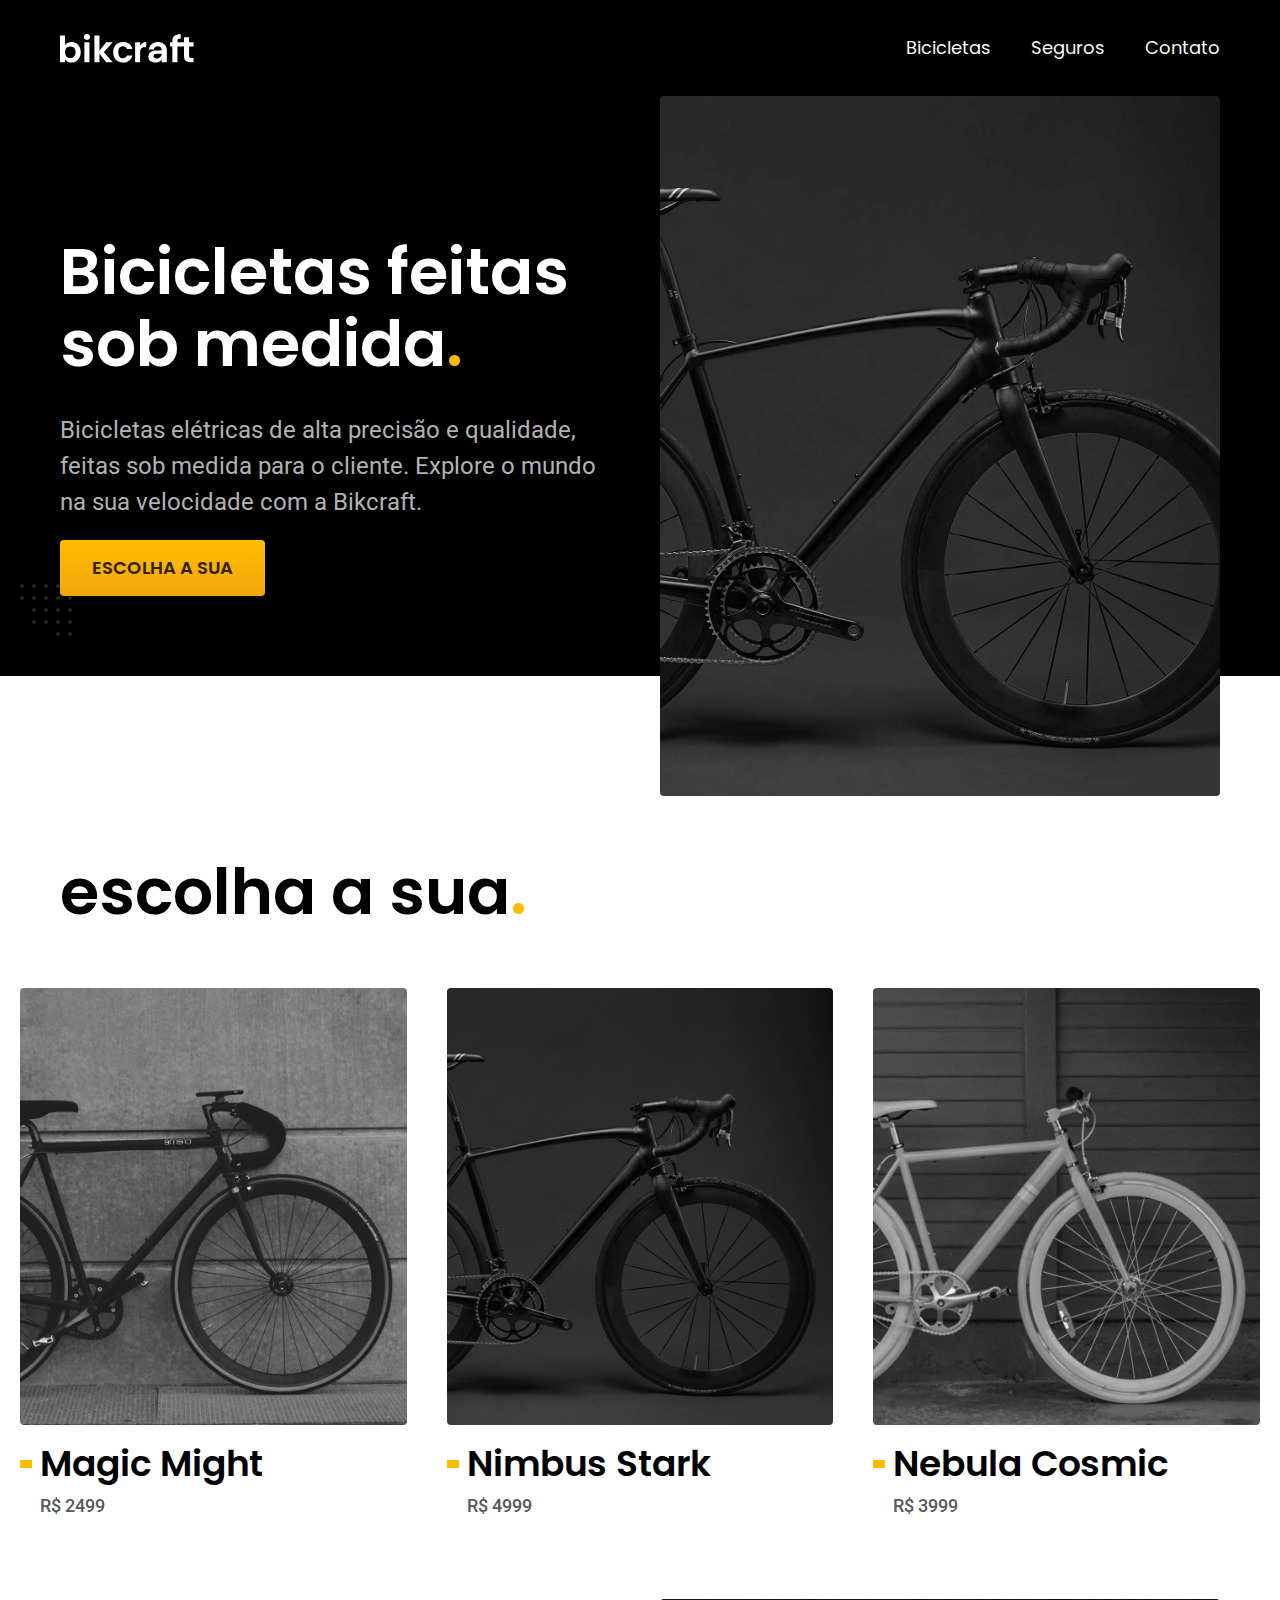
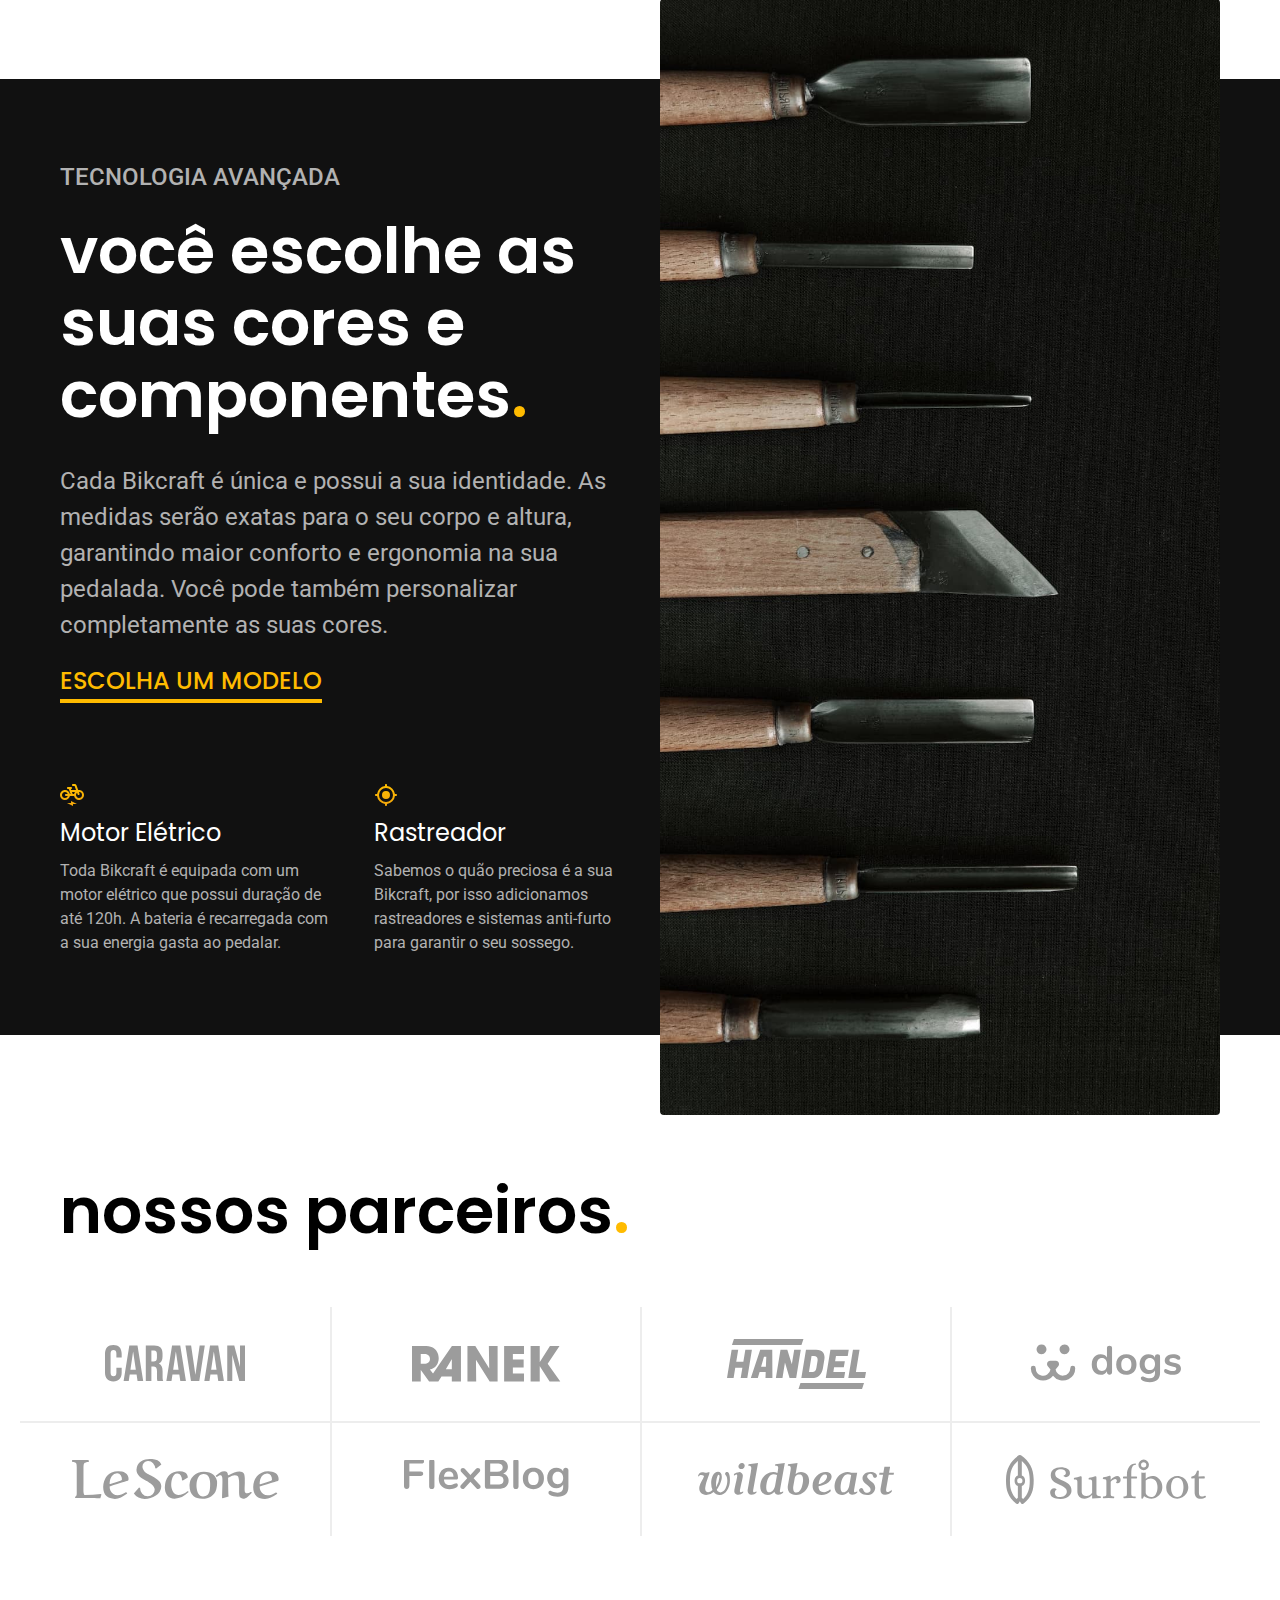
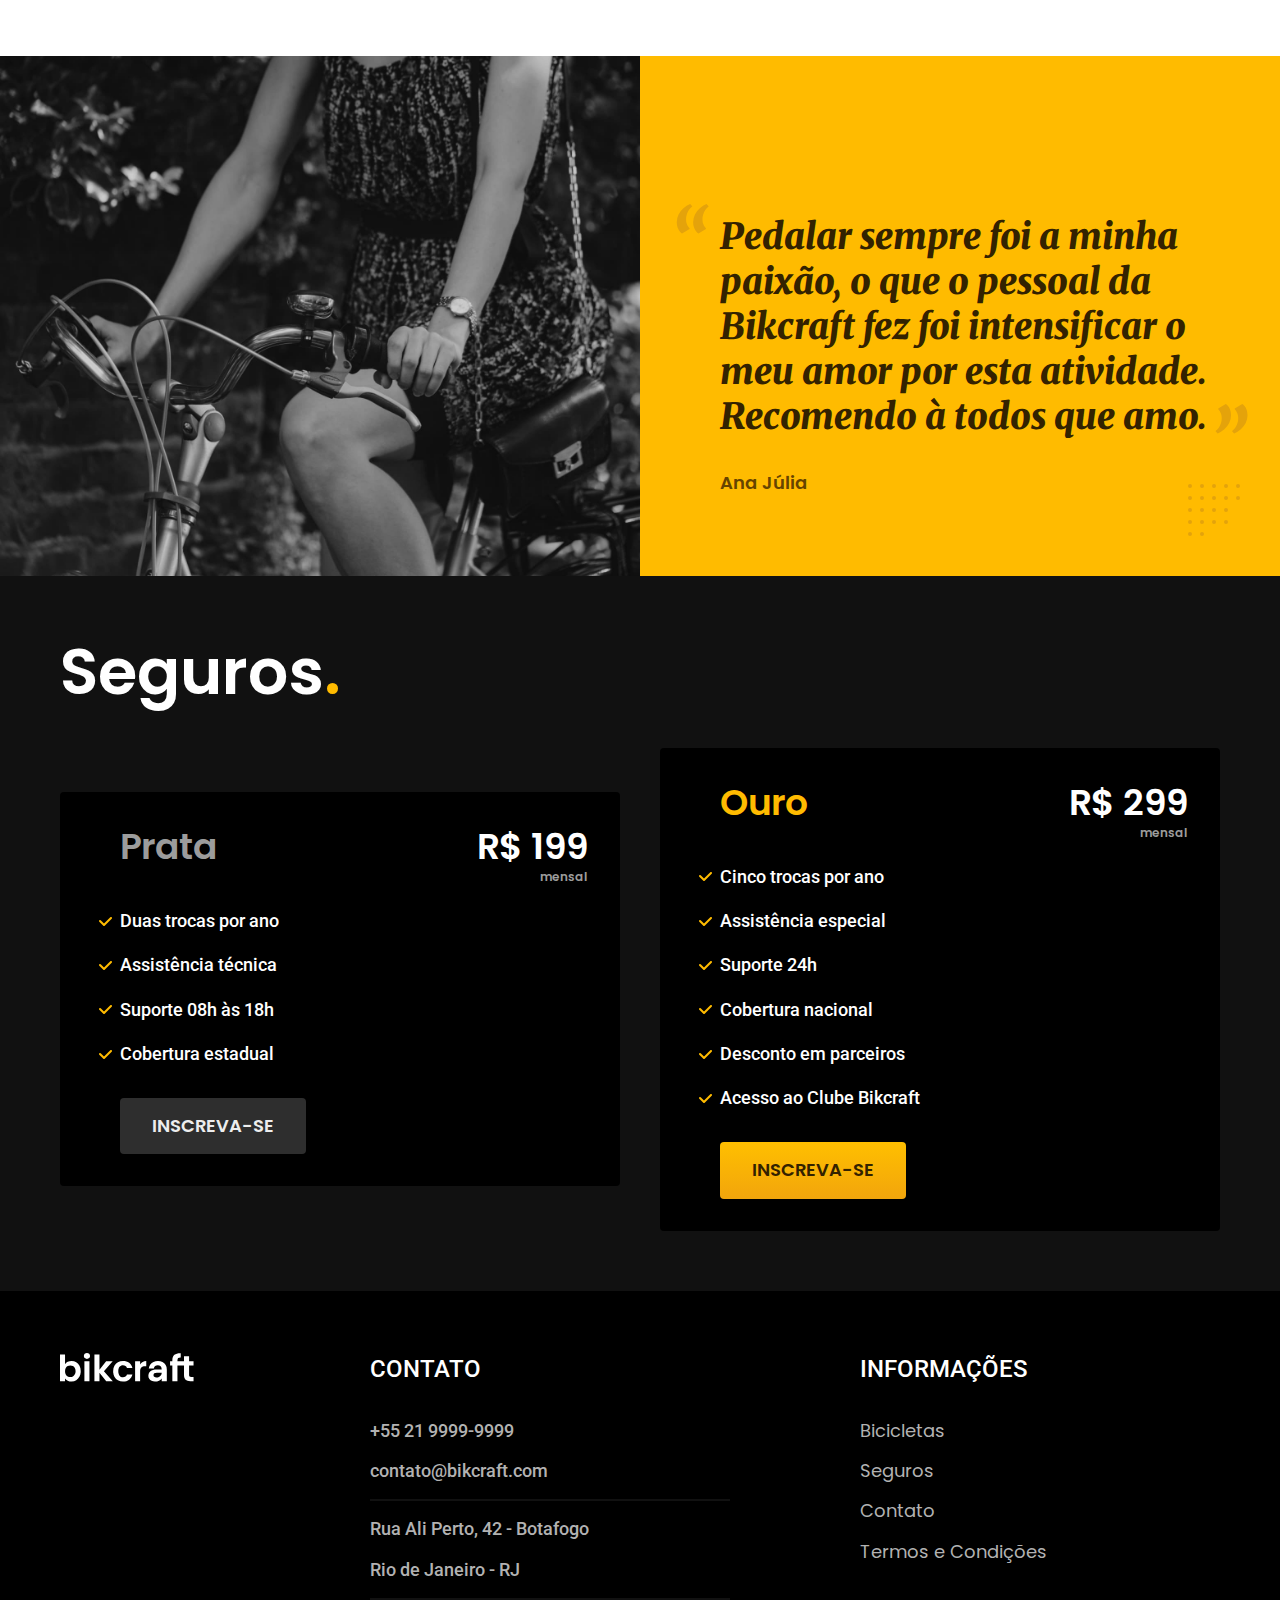
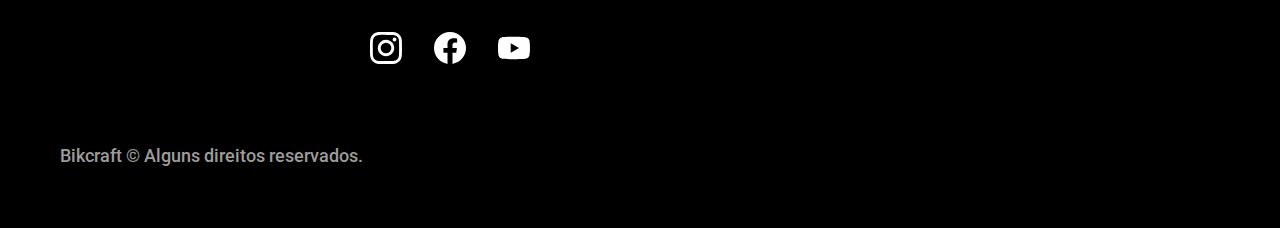
==== commit 8215810f: "otimizado para produção" ====
--- a/index.html
+++ b/index.html
@@ -8,11 +8,14 @@
   <title>Bikcraft | Bicicletas Elétricas</title>
   <meta name="description" content="Bicicletas elétricas de alta precisão e qualidade,  feitas sob medida para o cliente. Explore o mundo na sua velocidade com a Bikcraft.">
 
-  <link rel="preload" href="./css/style.css">
-  <link rel="stylesheet" href="./css/style.css">
+  <link rel="icon" href="./favicon.svg" type="image/svg+xml">
+  <link rel="preload" href="./css/style.min.css">
+  <link rel="stylesheet" href="./css/style.min.css">
   <link rel="preconnect" href="https://fonts.googleapis.com">
   <link rel="preconnect" href="https://fonts.gstatic.com" crossorigin>
   <link href="https://fonts.googleapis.com/css2?family=Fira+Sans:wght@400;700&family=Merriweather:ital,wght@1,900&family=Poppins:wght@500;600&family=Roboto:wght@400;500&display=swap" rel="stylesheet">
+
+  <script>document.documentElement.classList.add('js')</script>
 </head>
 
 <body>
@@ -34,12 +37,12 @@
   <main class="introducao-bg">
     <div class="container introducao">
       <div class="introducao-conteudo">
-        <h1 class="font-1-xxl cor-0">Bicicletas feitas
+        <h1 class="font-1-xxl cor-0" data-anime="300">Bicicletas feitas
           sob medida<span>.</span></h1>
-        <p class="font-2-l">Bicicletas elétricas de alta precisão e qualidade, feitas sob medida para o cliente. Explore o mundo na sua velocidade com a Bikcraft.</p>
-        <a class="botao" href="./bicicletas.html"> Escolha a sua</a>
-      </div>
-      <picture>
+        <p class="font-2-l" data-anime="500">Bicicletas elétricas de alta precisão e qualidade, feitas sob medida para o cliente. Explore o mundo na sua velocidade com a Bikcraft.</p>
+        <a class="botao" data-anime="700" href="./bicicletas.html"> Escolha a sua</a>
+      </div>
+      <picture data-anime="900">
         <source media="(max-width: 800px)" srcset="./img/bicicletas/nimbus.jpg">
         <img src="./img/fotos/introducao.jpg" width="1280" height="1600" alt="Bicicleta elétrica preta.">
       </picture>
@@ -195,7 +198,8 @@
     </div>
 
   </footer>
-
+  <script src="./js/plugins/simple-anime.js"></script>
+  <script src="./js/scipt.js"></script>
 </body>
 
 
--- a/css/style.min.css
+++ b/css/style.min.css
@@ -0,0 +1 @@
+body{margin:0;font-family:Arial,Helvetica,sans-serif}blockquote,dd,h1,h2,h3,h4,p,ul{margin:0}ul{margin:0;padding:0;list-style:none}a{text-decoration:none;color:inherit}img{max-width:100%;height:auto;display:block}img[src$=jpg]{border-radius:4px}.font-1-xs{font:600 0.75rem/1.35 Poppins,Sans-serif}.font-2-xs{font:400 0.875rem/1.43 Roboto,Sans-serif}.font-1-s{font:400 1rem/1.5 Poppins,Sans-serif}.font-2-s{font:400 1rem/1.5 Roboto,Sans-serif}.font-1-m,.font-1-m-b{font:400 1.125rem/1.35 Poppins,Sans-serif}.font-1-m-b{font-weight:600}.font-2-m{font:500 1.125rem/1.35 Roboto,Sans-serif}.font-1-l{font:400 1.5rem/1.5 Poppins,Sans-serif}.font-2-l,.font-2-l-b{font:400 1.5rem/1.5 Roboto,Sans-serif}.font-2-l-b{font-weight:500;letter-spacing:1.5%;text-transform:uppercase}.font-1-xl{font:600 2.25rem/1.25 Poppins,Sans-serif}.font-2-xl{font:500 2.25rem/1.25 Roboto,Sans-serif}.font-1-xxl{font:600 4rem/1.125 Poppins,Sans-serif}@media (max-width:1200px){.font-1-xxl{font-size:3rem}.font-2-l,.font-2-l-b{font-size:1.25rem}}@media (max-width:800px){.font-1-xxl{font-size:2rem}.font-1-xl,.font-2-xl{font-size:1.5rem}}:root{--cor-0:#ffffff;--cor-1:#f7f7f7;--cor-2:#ededed;--cor-3:#dedede;--cor-4:#cccccc;--cor-5:#b2b2b2;--cor-6:#9c9c9c;--cor-7:#717171;--cor-8:#595959;--cor-9:#404040;--cor-10:#2e2e2e;--cor-11:#111111;--cor-12:#000000;--cor-p1:#ffbb00;--cor-p2:#e4a30b;--cor-p3:#a66f00;--cor-p4:#664400;--cor-p5:#332200}.cor-0{color:var(--cor-0)}.cor-1{color:var(--cor-1)}.cor-2{color:var(--cor-2)}.cor-3{color:var(--cor-3)}.cor-4{color:var(--cor-4)}.cor-5{color:var(--cor-5)}.cor-6{color:var(--cor-6)}.cor-7{color:var(--cor-7)}.cor-8{color:var(--cor-8)}.cor-9{color:var(--cor-9)}.cor-10{color:var(--cor-10)}.cor-11{color:var(--cor-11)}.cor-12{color:var(--cor-12)}.cor-p1{color:var(--cor-p1)}.cor-p2{color:var(--cor-p2)}.cor-p3{color:var(--cor-p3)}.cor-p4{color:var(--cor-p4)}.cor-p5{color:var(--cor-p5)}.js [data-anime]{opacity:0}.js .anime{opacity:1;transform:none;transition:transform .8s,opacity .8s}.footer-bg{background-color:var(--cor-12)}.footer{display:grid;grid-template-columns:3fr 5fr 4fr;gap:40px;padding-top:60px;padding-bottom:60px}.footer h3{margin-bottom:32px}.footer-contato ul{margin-bottom:32px}.footer-contato li:nth-child(2n)::after{content:"";display:block;max-width:360px;height:2px;background-color:var(--cor-11);margin-top:16px}.footer li{margin-bottom:16px}.footer-redes{display:flex;gap:32px}.footer a:hover{color:var(--cor-0)}.footer-copy{grid-column:1/-1;margin-top:40px}@media (max-width:800px){.footer>img{display:none}.footer{grid-template-columns:1fr 1fr}}@media (max-width:600px){.footer{grid-template-columns:1fr 1fr}.footer-copy{margin-top:0}}.header-bg{background-color:var(--cor-12)}.header{display:flex;flex-wrap:wrap;gap:20px;justify-content:space-between;align-items:center;padding-top:20px;padding-bottom:20px}.header-menu{display:flex;flex-wrap:wrap;gap:40px}.header-menu a{padding:16px 0;display:inline-block;position:relative}.header-menu a:after{content:"";display:block;height:2px;width:0%;background:var(--cor-0);margin-top:4px;transition:.3s;position:absolute}.header-menu a.ativo::after,.header-menu a:hover:after{width:100%}@media (max-width:800px){.header-menu{gap:20px}.header-menu a{background:var(--cor-11);padding:12px 16px;border-radius:4px}.header-menu a:hover{background:var(--cor-10)}}@media (max-width:600px){.header-menu{gap:12px}.header-menu a{padding:8px 12px;font-size:14px}}.container{box-sizing:border-box;max-width:1200px;padding-left:20px;padding-right:20px;margin-left:auto;margin-right:auto}.botao{display:inline-block;padding:16px 32px;background:linear-gradient(#ffbf00,#f2a50c);border-radius:4px;box-shadow:0 1px 2px 0 rgba(0,0,0,.1);text-transform:uppercase;color:var(--cor-p5);font:600 1.125rem/1.35 Poppins,Sans-serif;max-width:max-content;border:none;cursor:pointer}.botao:hover{background:linear-gradient(#ffbf0d,#e59317)}.botao.secundario{background:var(--cor-10);color:var(--cor-2)}.botao.secundario:hover{background:var(--cor-9)}.botao.seta{display:flex;align-items:center}.botao.seta::after{content:"";display:inline-block;width:18px;height:10px;margin-left:12px;background:url(../img/icones/seta.svg);transition:transform .2s}.botao.seta:hover::after{transform:translateX(4px)}@media (max-width:600px){.botao{padding:12px 16px;font-size:1rem}}.link{display:inline-block;color:var(--cor-p1);font:500 1.5rem/1.5 Poppins,Sans-serif;text-transform:uppercase}.link::after{content:"";display:block;width:100%;height:4px;background-color:currentColor}.link:hover{color:var(--cor-0)}.titulo-bg{padding-top:60px;padding-bottom:60px;background-color:var(--cor-11)}.termos-titulo{background:url("../img/dec/top-right.svg") no-repeat top right 20px}.titulo p{margin-bottom:4px}@media (max-width:800px){.titulo{padding-top:40px;padding-bottom:40px}.titulo p{font-size:1rem;text-transform:lowercase;font-weight:400}}@media (max-width:600px){.form{grid-template-columns:1fr}.form .col-2{grid-column:1}}.form{display:grid;grid-template-columns:1fr 1fr;gap:20px}.form label{display:block;font:400 1rem/1.5 Poppins,sans-serif;margin-bottom:4px}.form .col-2{grid-column:span 2}.form input[type=email],.form input[type=text],.form textarea{font:400 1rem/1.5 Roboto,sans-serif;background:var(--cor-1);border:1px solid var(--cor-2);padding:12px;border-radius:4px;width:100%;box-sizing:border-box}.form input[type=email]:focus,.form input[type=text]:focus,.form textarea:focus{outline:0;border-color:var(--cor-p1);background:var(--cor-0);box-shadow:0 0 0 2px #fea}.introducao-bg{background:var(--cor-12) url("../img/dec/bottom-left.svg") no-repeat bottom 160px left 20px;box-shadow:inset 0 -120px #fff}.introducao{display:grid;grid-template-columns:1fr 1fr;gap:0 40px}.introducao-conteudo{align-self:end;padding-bottom:200px}.introducao img{object-fit:cover;height:100%;width:100%;border-radius:4px}.introducao h1{margin-bottom:32px}.introducao h1 span{color:var(--cor-p1)}.introducao p{margin-bottom:20px;color:var(--cor-5)}@media (max-width:800px){.introducao-bg{background:var(--cor-11);padding-top:40px;box-shadow:inset 0 -60 #fff}.introducao{grid-template-columns:1fr;gap:32px}.introducao-conteudo{padding-bottom:0}.introducao h1{margin-bottom:16px}.introducao img{height:300px;width:100%}}.tecnologia-bg{background-color:var(--cor-11);box-shadow:inset 0 80px var(--cor-0),inset 0 -80px var(--cor-0)}.tecnologia{display:grid;grid-template-columns:1fr 1fr;gap:40px}.tecnologia-imagem img{width:100%;height:100%;object-fit:cover;object-position:left}.tecnologia-conteudo{padding-top:160px;padding-bottom:160px}.tecnologia-conteudo>span{display:block;margin-bottom:20px}.tecnologia-conteudo h2{margin-bottom:32px}.tecnologia-conteudo>p{margin-bottom:20px}.tecnologia a{margin-bottom:80px}.tecnologia-vantagens{display:flex;gap:40px}.tecnologia-vantagens h3{margin-bottom:8px;width:max-content}.tecnologia-vantagens img{width:24px;margin-bottom:8px}@media (max-width:800px){.tecnologia-bg{box-shadow:initial}.tecnologia{grid-template-columns:1fr}.tecnologia-conteudo{padding-top:60px;padding-bottom:60px}.tecnologia-imagem{display:none}.tecnologia a{margin-bottom:60px}}@media (max-width:600px){.tecnologia-vantagens{flex-direction:column}}.parceiros{padding-top:60px;padding-bottom:120px}.parceiros h2{margin-bottom:60px}.parceiros ul{padding:0 20px;max-width:1400px;display:grid;grid-template-columns:repeat(4,1fr);margin:0 auto}.parceiros li{display:flex;padding:32px;border-left:2px solid var(--cor-2)}.parceiros img{margin:auto}.parceiros li:first-child,.parceiros li:nth-child(5){border-left:none}.parceiros li:nth-child(n+5){border-top:2px solid var(--cor-2)}@media (max-width:800px){.parceiros{padding-bottom:60px}.parceiros li{display:flex;padding:20px}.parceiros h2{margin-bottom:20px}.parceiros ul{grid-template-columns:repeat(2,1fr)}.parceiros li:nth-child(n+3){border-top:2px solid var(--cor-2)}.parceiros li:nth-child(odd){border-left:none}}.depoimento{display:grid;grid-template-columns:1fr 1fr;background-color:var(--cor-p1);overflow:hidden}.depoimento img{border-radius:0;width:100%;height:100%;object-fit:cover}.depoimento-conteudo{padding:40px 40px 80px 80px;align-self:end;background:url("../img/dec/bottom-right-p.svg") no-repeat bottom 40px right 40px}.depoimento-conteudo p{max-width:32ch;font-family:Merriweather,serif;font-style:italic;font-weight:900;margin-bottom:32px;position:relative}.depoimento-conteudo p::after,.depoimento-conteudo p::before{font-size:5rem;color:var(--cor-p2);position:absolute}.depoimento-conteudo p::before{content:"“ ";left:-50px;top:-20px}.depoimento-conteudo p::after{content:"”"}@media (min-width:1200px){.depoimento img{max-height:520px}}@media (max-width:800px){.depoimento{grid-template-columns:1fr;text-align:center}.depoimento img{max-height:200px}.depoimento-conteudo{padding:40px 20px;justify-self:center}}.bicicletas-lista{padding-top:60px;padding-bottom:60px}.bicicletas-lista h2{margin-bottom:40px}.bicicletas-lista ul{display:flex;gap:40px;padding:20px;max-width:1400px;margin-left:auto;margin-right:auto;overflow-x:auto}#bicicleta .bicicletas-lista ul{padding:0 0 20px 0}.bicicletas-lista li{min-width:280px}.bicicletas-lista a{display:block}.bicicletas-lista img{margin-bottom:16px}.bicicletas-lista h3{margin-bottom:8px;display:flex;align-items:center}.bicicletas-lista h3::before{content:"";display:inline-block;width:12px;height:8px;background-color:var(--cor-p1);margin-right:8px;transition:width .2s}.bicicletas-lista a:hover h3::before{width:24px}.bicicletas-lista li span{padding-left:20px}@media (max-width:800px){.bicicletas-lista{padding-bottom:30px}.bicicletas-lista ul{gap:20px}}.bicicleta{display:grid;grid-template-columns:1fr 1fr;align-items:start;gap:40px;padding-top:60px;padding-bottom:60px}#bicicleta .titulo p{text-transform:uppercase}.bicicleta-imagens{display:flex;flex-wrap:wrap;gap:20px}.bicicleta-imagens img{flex:1;min-width:200px}.bicicleta-imagens img:first-child{min-width:100%}.bicicleta-conteudo>p{margin-bottom:32px}.bicicleta-comprar{display:grid;grid-template-columns:max-content auto;align-items:center;justify-items:start;gap:8px 12px;margin-bottom:40px}.bicicleta-comprar a{grid-row:span 2}.bicicleta-comprar span{display:flex;align-items:center;gap:8px;background-color:var(--cor-12);padding:4px 8px;border-radius:4px}.bicicleta-conteudo h2{text-transform:uppercase;letter-spacing:.015em;margin-bottom:12px}.bicicleta-ficha,.bicicleta-informacoes{padding:32px;background-color:var(--cor-12);border-radius:4px}.bicicleta-informacoes{margin-bottom:40px;display:grid;grid-template-columns:1fr 1fr;gap:32px}.bicicleta-informacoes img{width:24px;margin-bottom:8px}.bicicleta-informacoes h3{margin-bottom:8px}.bicicleta-ficha li{padding:4px 0;display:flex;justify-content:space-between;border-bottom:1px solid var(--cor-11)}.bicicleta-ficha li:last-child{border-bottom:none}.bicicleta-ficha span{color:var(--cor-6)}@media (max-width:800px){.bicicleta{grid-template-columns:1fr;padding-top:40px;padding-bottom:40px}.bicicleta-imagens{grid-row:2}}@media (max-width:400px){.bicicleta-informacoes{grid-template-columns:1fr}.bicicleta-comprar span{grid-template-columns:1fr}}.seguro-bg{background-color:var(--cor-11);box-shadow:inset 0 120px var(--cor-0),inset 0 -120px var(--cor-12)}.seguro{display:grid;grid-template-columns:1fr 1fr;gap:40px}.seguro-imagem img{width:100%;height:100%;object-fit:cover}.seguro-conteudo{padding-top:180px;padding-bottom:180px}.seguro h2{margin-bottom:32px}.seguro p{margin-bottom:20px}@media (max-width:800px){.seguro-bg{box-shadow:inset 0 -60px var(--cor-12)}.seguro{grid-template-columns:1fr}.seguro-conteudo{grid-row:1;padding-top:40px;padding-bottom:0}}.seguros-bg{background:var(--cor-11)}.seguros{padding-top:60px;padding-bottom:60px;display:grid;grid-template-columns:1fr 1fr;gap:40px;align-items:center}#seguros .seguros{padding-top:0}.seguros h2{grid-column:1/-1}.seguros-item{background-color:var(--cor-12);padding:32px 32px 32px 60px;display:grid;grid-template-columns:1fr auto;border-radius:4px}.seguros-item h3{margin-bottom:40px}.seguros-item span{grid-column:2;display:block;text-align:right}.seguros-item ul{grid-column:1/-1;margin-bottom:32px}.seguros-item li{display:flex;align-items:center;position:relative}.seguros-item li+li{margin-top:20px}.seguros-item li::before{content:"";display:block;width:13px;height:9px;background-image:url(../img/icones/lista.svg);position:absolute;left:-21px}.seguros-item a{grid-column:1/-1}@media (max-width:800px){.seguros{grid-template-columns:1fr}}.nossas-bg{background:var(--cor-12);padding-top:60px;padding-bottom:60px}.nossas-titulo{margin-bottom:92px}.nossas-conteudo{display:grid;grid-template-columns:repeat(3,1fr);gap:40px}.nossas-conteudo img{width:32px;height:32px;margin-bottom:8px}.nossas-conteudo h3{margin-bottom:8px}.nossas-conteudo p{max-width:35ch}.vantagens-bg{background:var(--cor-12)}.vantagens{padding-top:120px;padding-bottom:120px}.vantagens h2{margin-bottom:60px}.vantagens ul{display:grid;grid-template-columns:repeat(auto-fit,minmax(280px,max-content));gap:40px 80px}.vantagens h3,.vantagens img{margin-bottom:8px}@media (max-width:800px){.vantagens-bg{padding-top:60px;padding-bottom:60px}.vantagens h2{margin-bottom:40px}.vantagens ul{gap:20px}}.perguntas{padding-top:120px;padding-bottom:120px}.perguntas h2{margin-bottom:60px}.perguntas dl>div{padding:20px;border-radius:4px}.perguntas dl>div:nth-child(odd){background-color:var(--cor-1)}.perguntas button{display:grid;grid-template-columns:auto 1fr auto;align-items:center;gap:8px;cursor:pointer;border:none;background:0 0;width:100%;text-align:left}.perguntas button::before{content:"";display:inline-block;width:12px;height:8px;background-color:var(--cor-p1)}.perguntas button::after{content:"";display:inline-block;width:14px;height:6px;background:url("../img/icones/seta-abrir.svg");transition:.3s}.perguntas button:hover::after,.perguntas button[aria-expanded=true]::after{transform:rotate(180deg)}.perguntas dd{display:none}.perguntas dd.ativa{display:block}.perguntas dd{padding-left:20px;padding-top:16px;max-width:80ch}@media (max-width:800px){.perguntas{padding-top:60px;padding-bottom:60px}.perguntas h3{margin-bottom:40px}}#contato{background:linear-gradient(var(--cor-11) 600px,var(--cor-1) 0)}.contato{display:grid;grid-template-columns:5fr 7fr}.contato-dados,.contato-formulario{padding:60px;box-shadow:0 1px 2px rgba(0,0,0,.1)}.contato-dados{border-radius:5px 0 0 5px;background:var(--cor-12) url("../img/dec/bottom-left.svg") no-repeat bottom 20px left 20px}.contato-formulario{border-radius:0 5px 5px 0;background:var(--cor-0) url("../img/dec/bottom-right.svg") no-repeat bottom 20px right 20px}.contato-dados h2{margin-bottom:60px}.contato-endereco{margin-bottom:32px;padding-left:28px;background:url("../img/icones/local.svg") no-repeat 0 2px}.contato-endereco p{margin-bottom:8px}.contato-meios a{display:block;max-width:max-content;margin-bottom:8px;padding-left:28px}.contato-meios a:hover{color:var(--cor-0)}.contato-meios a:first-child{background:url("../img/icones/email.svg") no-repeat 0 2px}.contato-meios a:nth-child(2){margin-bottom:32px}.contato-meios a:nth-child(3){background:url("../img/icones/telefone.svg") no-repeat 0 2px;margin-bottom:60px}.contato-redes{display:flex;gap:32px;padding-left:28px}@media (max-width:800px){.contato{grid-template-columns:1fr}.contato-dados,.contato-formulario{padding:20px}.contato-dados{border-radius:5px 5px 0 0;background:var(--cor-12)}.contato-formulario{border-radius:0 0 5px 5px}.contato-dados h2,.contato-meios a:nth-child(3){margin-bottom:32px}.contato-redes{margin-bottom:12px}}.lojas{display:grid;grid-template-columns:1fr 1fr;gap:0 40px;padding-top:120px;padding-bottom:120px}.lojas h2{grid-column:1/-1;margin-bottom:60px}.lojas img{border-radius:4px 4px 0 0}.lojas-item{border-radius:4px;background:var(--cor-0);box-shadow:0 1px 2px rgba(0,0,0,.1)}.lojas-conteudo{display:grid;grid-template-columns:1fr 1fr;gap:32px 16px;padding:32px}.lojas-conteudo h3,.lojas-tempo{grid-column:1/-1}.lojas-dados{display:grid;gap:8px;border-left:2px solid var(--cor-2);padding-left:12px}.lojas-tempo{display:flex;align-items:center;gap:8px}@media (max-width:800px){.lojas{gap:20px;padding-top:60px;padding-bottom:60px}.lojas h2{margin-bottom:32px}.lojas-conteudo{grid-template-columns:1fr}}@media (max-width:600px){.lojas{grid-template-columns:1fr}}#orcamento{background:linear-gradient(var(--cor-11) 600px,var(--cor-1) 0)}.orcamento{display:grid;grid-template-columns:5fr 7fr;padding-bottom:120px}.orcamento h2{text-transform:uppercase;position:relative;display:flex;align-items:center}.orcamento h2::before{content:"";display:inline-block;width:4px;height:8px;background-color:var(--cor-p1);position:absolute;left:-12px}.orcamento-dados,.orcamento-produto{padding:60px;box-shadow:0 1px 2px rgba(0,0,0,.1)}.orcamento-produto{border-radius:5px 0 0 5px;background:var(--cor-12) url("../img/dec/bottom-left.svg") no-repeat bottom 20px left 20px;display:grid;grid-template-columns:1fr 1fr;gap:20px;align-content:start}.orcamento-produto label::before{content:"";display:inline-block;box-sizing:border-box;width:12px;height:12px;border:1px solid var(--cor-6);border-radius:50%;margin-right:8px}.orcamento-produto>*{grid-column:1/-1}.orcamento-produto>label{grid-column:initial}.orcamento-produto label{font:400 1rem/1.5 Poppins,sans-serif;color:var(--cor-4);background-color:var(--cor-10);padding:12px 16px;border-radius:4px;cursor:pointer;display:grid;grid-template-columns:auto 1fr auto;align-items:center;border:1px solid var(--cor-10)}.orcamento-produto input:checked+label::before{border-color:var(--cor-7);box-shadow:inset 0 0 0 3px var(--cor-0),inset 0 0 0 6px var(--cor-7)}.orcamento-produto label:hover{background-color:var(--cor-9);border-color:var(--cor-9)}.orcamento-produto input:focus+label{box-shadow:0 0 0 2px var(--cor-p1)}.orcamento-produto label span{display:none}.orcamento-produto input:checked+label span{display:inline-block}.orcamento-produto input{opacity:0;position:absolute;pointer-events:none}.orcamento-produto input:checked+label{background:var(--cor-0);color:var(--cor-11)}.orcamento-dados{border-radius:0 5px 5px 0;background:var(--cor-0) url("../img/dec/bottom-right.svg") no-repeat bottom 20px right 20px}.orcamento-conteudo{display:none}.orcamento-conteudo h2,.orcamento-dados h2:nth-of-type(n+2){margin-top:20px}#bikcraft:checked~#orcamento-bikcraft,#seguro:checked~#orcamento-seguro{display:grid;gap:20px}.orcamento-detalhes{display:none;background:var(--cor-0);padding:20px;grid-template-columns:1fr 1fr;border-radius:4px;align-items:center}.orcamento-detalhes li{display:flex;align-items:center;margin-bottom:8px}.orcamento-detalhes li img{width:16px;margin-right:8px}.orcamento-produto input:checked+label+.orcamento-detalhes{display:grid}@media (max-width:1200px){.orcamento-dados,.orcamento-produto{padding:32px}}@media (max-width:800px){.orcamento{grid-template-columns:1fr}.orcamento-produto{border-radius:0 0 5px 5px;background:var(--cor-12)}.orcamento-dados{border-radius:0 0 5px 5px}}@media (max-width:400px){.orcamento-produto{grid-template-columns:1fr}}.termos{padding-top:120px;padding-bottom:120px}.termos h2{font-weight:600;margin-bottom:20px}.termos p+h2{margin-top:40px}.termos p{max-width:75ch;margin-bottom:24px}.bicicletas-bg{background:linear-gradient(to right,var(--cor-0) 30%,var(--cor-11) 0)}.bicicletas{display:grid;grid-template-columns:1fr 1fr;gap:40px;padding-top:60px;padding-bottom:60px;background:url("../img/dec/top-right.svg") no-repeat top 40px right 40px}.bicicletas-imagem{position:relative}.bicicletas-imagem span{background-color:var(--cor-12);display:inline-block;padding:8px 16px 8px 8px;position:absolute;top:20px;right:0;border-radius:4px 0 0 4px}.bicicletas-conteudo{display:grid;grid-template-columns:1fr auto;align-content:start}.bicicletas h2,.bicicletas p{grid-column:1/-1}.bicicletas h2{margin-bottom:20px}.bicicletas h2::before{content:"";display:block;height:8px;width:12px;background-color:var(--cor-p1);margin-bottom:8px}.bicicletas p{max-width:45ch;margin-bottom:32px}.bicicletas li{display:flex;align-items:center;gap:8px}.bicicletas li+li{margin-top:16px}.bicicletas-conteudo li img{width:24px;height:24px}.botao{align-self:end}@media (max-width:800px){.bicicletas-bg{background:var(--cor-11)}.bicicletas{grid-template-columns:1fr;gap:20px;padding-top:40px;padding-bottom:40px}}@media (max-width:600px){.bicicletas-conteudo{grid-template-columns:1fr}.bicicletas ul{margin-bottom:32px}.bicicletas a{place-self:start}}--- a/css/style.min.css
+++ b/css/style.min.css
@@ -0,0 +1 @@
+body{margin:0;font-family:Arial,Helvetica,sans-serif}blockquote,dd,h1,h2,h3,h4,p,ul{margin:0}ul{margin:0;padding:0;list-style:none}a{text-decoration:none;color:inherit}img{max-width:100%;height:auto;display:block}img[src$=jpg]{border-radius:4px}.font-1-xs{font:600 0.75rem/1.35 Poppins,Sans-serif}.font-2-xs{font:400 0.875rem/1.43 Roboto,Sans-serif}.font-1-s{font:400 1rem/1.5 Poppins,Sans-serif}.font-2-s{font:400 1rem/1.5 Roboto,Sans-serif}.font-1-m,.font-1-m-b{font:400 1.125rem/1.35 Poppins,Sans-serif}.font-1-m-b{font-weight:600}.font-2-m{font:500 1.125rem/1.35 Roboto,Sans-serif}.font-1-l{font:400 1.5rem/1.5 Poppins,Sans-serif}.font-2-l,.font-2-l-b{font:400 1.5rem/1.5 Roboto,Sans-serif}.font-2-l-b{font-weight:500;letter-spacing:1.5%;text-transform:uppercase}.font-1-xl{font:600 2.25rem/1.25 Poppins,Sans-serif}.font-2-xl{font:500 2.25rem/1.25 Roboto,Sans-serif}.font-1-xxl{font:600 4rem/1.125 Poppins,Sans-serif}@media (max-width:1200px){.font-1-xxl{font-size:3rem}.font-2-l,.font-2-l-b{font-size:1.25rem}}@media (max-width:800px){.font-1-xxl{font-size:2rem}.font-1-xl,.font-2-xl{font-size:1.5rem}}:root{--cor-0:#ffffff;--cor-1:#f7f7f7;--cor-2:#ededed;--cor-3:#dedede;--cor-4:#cccccc;--cor-5:#b2b2b2;--cor-6:#9c9c9c;--cor-7:#717171;--cor-8:#595959;--cor-9:#404040;--cor-10:#2e2e2e;--cor-11:#111111;--cor-12:#000000;--cor-p1:#ffbb00;--cor-p2:#e4a30b;--cor-p3:#a66f00;--cor-p4:#664400;--cor-p5:#332200}.cor-0{color:var(--cor-0)}.cor-1{color:var(--cor-1)}.cor-2{color:var(--cor-2)}.cor-3{color:var(--cor-3)}.cor-4{color:var(--cor-4)}.cor-5{color:var(--cor-5)}.cor-6{color:var(--cor-6)}.cor-7{color:var(--cor-7)}.cor-8{color:var(--cor-8)}.cor-9{color:var(--cor-9)}.cor-10{color:var(--cor-10)}.cor-11{color:var(--cor-11)}.cor-12{color:var(--cor-12)}.cor-p1{color:var(--cor-p1)}.cor-p2{color:var(--cor-p2)}.cor-p3{color:var(--cor-p3)}.cor-p4{color:var(--cor-p4)}.cor-p5{color:var(--cor-p5)}.js [data-anime]{opacity:0}.js .anime{opacity:1;transform:none;transition:transform .8s,opacity .8s}.footer-bg{background-color:var(--cor-12)}.footer{display:grid;grid-template-columns:3fr 5fr 4fr;gap:40px;padding-top:60px;padding-bottom:60px}.footer h3{margin-bottom:32px}.footer-contato ul{margin-bottom:32px}.footer-contato li:nth-child(2n)::after{content:"";display:block;max-width:360px;height:2px;background-color:var(--cor-11);margin-top:16px}.footer li{margin-bottom:16px}.footer-redes{display:flex;gap:32px}.footer a:hover{color:var(--cor-0)}.footer-copy{grid-column:1/-1;margin-top:40px}@media (max-width:800px){.footer>img{display:none}.footer{grid-template-columns:1fr 1fr}}@media (max-width:600px){.footer{grid-template-columns:1fr 1fr}.footer-copy{margin-top:0}}.header-bg{background-color:var(--cor-12)}.header{display:flex;flex-wrap:wrap;gap:20px;justify-content:space-between;align-items:center;padding-top:20px;padding-bottom:20px}.header-menu{display:flex;flex-wrap:wrap;gap:40px}.header-menu a{padding:16px 0;display:inline-block;position:relative}.header-menu a:after{content:"";display:block;height:2px;width:0%;background:var(--cor-0);margin-top:4px;transition:.3s;position:absolute}.header-menu a.ativo::after,.header-menu a:hover:after{width:100%}@media (max-width:800px){.header-menu{gap:20px}.header-menu a{background:var(--cor-11);padding:12px 16px;border-radius:4px}.header-menu a:hover{background:var(--cor-10)}}@media (max-width:600px){.header-menu{gap:12px}.header-menu a{padding:8px 12px;font-size:14px}}.container{box-sizing:border-box;max-width:1200px;padding-left:20px;padding-right:20px;margin-left:auto;margin-right:auto}.botao{display:inline-block;padding:16px 32px;background:linear-gradient(#ffbf00,#f2a50c);border-radius:4px;box-shadow:0 1px 2px 0 rgba(0,0,0,.1);text-transform:uppercase;color:var(--cor-p5);font:600 1.125rem/1.35 Poppins,Sans-serif;max-width:max-content;border:none;cursor:pointer}.botao:hover{background:linear-gradient(#ffbf0d,#e59317)}.botao.secundario{background:var(--cor-10);color:var(--cor-2)}.botao.secundario:hover{background:var(--cor-9)}.botao.seta{display:flex;align-items:center}.botao.seta::after{content:"";display:inline-block;width:18px;height:10px;margin-left:12px;background:url(../img/icones/seta.svg);transition:transform .2s}.botao.seta:hover::after{transform:translateX(4px)}@media (max-width:600px){.botao{padding:12px 16px;font-size:1rem}}.link{display:inline-block;color:var(--cor-p1);font:500 1.5rem/1.5 Poppins,Sans-serif;text-transform:uppercase}.link::after{content:"";display:block;width:100%;height:4px;background-color:currentColor}.link:hover{color:var(--cor-0)}.titulo-bg{padding-top:60px;padding-bottom:60px;background-color:var(--cor-11)}.termos-titulo{background:url("../img/dec/top-right.svg") no-repeat top right 20px}.titulo p{margin-bottom:4px}@media (max-width:800px){.titulo{padding-top:40px;padding-bottom:40px}.titulo p{font-size:1rem;text-transform:lowercase;font-weight:400}}@media (max-width:600px){.form{grid-template-columns:1fr}.form .col-2{grid-column:1}}.form{display:grid;grid-template-columns:1fr 1fr;gap:20px}.form label{display:block;font:400 1rem/1.5 Poppins,sans-serif;margin-bottom:4px}.form .col-2{grid-column:span 2}.form input[type=email],.form input[type=text],.form textarea{font:400 1rem/1.5 Roboto,sans-serif;background:var(--cor-1);border:1px solid var(--cor-2);padding:12px;border-radius:4px;width:100%;box-sizing:border-box}.form input[type=email]:focus,.form input[type=text]:focus,.form textarea:focus{outline:0;border-color:var(--cor-p1);background:var(--cor-0);box-shadow:0 0 0 2px #fea}.introducao-bg{background:var(--cor-12) url("../img/dec/bottom-left.svg") no-repeat bottom 160px left 20px;box-shadow:inset 0 -120px #fff}.introducao{display:grid;grid-template-columns:1fr 1fr;gap:0 40px}.introducao-conteudo{align-self:end;padding-bottom:200px}.introducao img{object-fit:cover;height:100%;width:100%;border-radius:4px}.introducao h1{margin-bottom:32px}.introducao h1 span{color:var(--cor-p1)}.introducao p{margin-bottom:20px;color:var(--cor-5)}@media (max-width:800px){.introducao-bg{background:var(--cor-11);padding-top:40px;box-shadow:inset 0 -60 #fff}.introducao{grid-template-columns:1fr;gap:32px}.introducao-conteudo{padding-bottom:0}.introducao h1{margin-bottom:16px}.introducao img{height:300px;width:100%}}.tecnologia-bg{background-color:var(--cor-11);box-shadow:inset 0 80px var(--cor-0),inset 0 -80px var(--cor-0)}.tecnologia{display:grid;grid-template-columns:1fr 1fr;gap:40px}.tecnologia-imagem img{width:100%;height:100%;object-fit:cover;object-position:left}.tecnologia-conteudo{padding-top:160px;padding-bottom:160px}.tecnologia-conteudo>span{display:block;margin-bottom:20px}.tecnologia-conteudo h2{margin-bottom:32px}.tecnologia-conteudo>p{margin-bottom:20px}.tecnologia a{margin-bottom:80px}.tecnologia-vantagens{display:flex;gap:40px}.tecnologia-vantagens h3{margin-bottom:8px;width:max-content}.tecnologia-vantagens img{width:24px;margin-bottom:8px}@media (max-width:800px){.tecnologia-bg{box-shadow:initial}.tecnologia{grid-template-columns:1fr}.tecnologia-conteudo{padding-top:60px;padding-bottom:60px}.tecnologia-imagem{display:none}.tecnologia a{margin-bottom:60px}}@media (max-width:600px){.tecnologia-vantagens{flex-direction:column}}.parceiros{padding-top:60px;padding-bottom:120px}.parceiros h2{margin-bottom:60px}.parceiros ul{padding:0 20px;max-width:1400px;display:grid;grid-template-columns:repeat(4,1fr);margin:0 auto}.parceiros li{display:flex;padding:32px;border-left:2px solid var(--cor-2)}.parceiros img{margin:auto}.parceiros li:first-child,.parceiros li:nth-child(5){border-left:none}.parceiros li:nth-child(n+5){border-top:2px solid var(--cor-2)}@media (max-width:800px){.parceiros{padding-bottom:60px}.parceiros li{display:flex;padding:20px}.parceiros h2{margin-bottom:20px}.parceiros ul{grid-template-columns:repeat(2,1fr)}.parceiros li:nth-child(n+3){border-top:2px solid var(--cor-2)}.parceiros li:nth-child(odd){border-left:none}}.depoimento{display:grid;grid-template-columns:1fr 1fr;background-color:var(--cor-p1);overflow:hidden}.depoimento img{border-radius:0;width:100%;height:100%;object-fit:cover}.depoimento-conteudo{padding:40px 40px 80px 80px;align-self:end;background:url("../img/dec/bottom-right-p.svg") no-repeat bottom 40px right 40px}.depoimento-conteudo p{max-width:32ch;font-family:Merriweather,serif;font-style:italic;font-weight:900;margin-bottom:32px;position:relative}.depoimento-conteudo p::after,.depoimento-conteudo p::before{font-size:5rem;color:var(--cor-p2);position:absolute}.depoimento-conteudo p::before{content:"“ ";left:-50px;top:-20px}.depoimento-conteudo p::after{content:"”"}@media (min-width:1200px){.depoimento img{max-height:520px}}@media (max-width:800px){.depoimento{grid-template-columns:1fr;text-align:center}.depoimento img{max-height:200px}.depoimento-conteudo{padding:40px 20px;justify-self:center}}.bicicletas-lista{padding-top:60px;padding-bottom:60px}.bicicletas-lista h2{margin-bottom:40px}.bicicletas-lista ul{display:flex;gap:40px;padding:20px;max-width:1400px;margin-left:auto;margin-right:auto;overflow-x:auto}#bicicleta .bicicletas-lista ul{padding:0 0 20px 0}.bicicletas-lista li{min-width:280px}.bicicletas-lista a{display:block}.bicicletas-lista img{margin-bottom:16px}.bicicletas-lista h3{margin-bottom:8px;display:flex;align-items:center}.bicicletas-lista h3::before{content:"";display:inline-block;width:12px;height:8px;background-color:var(--cor-p1);margin-right:8px;transition:width .2s}.bicicletas-lista a:hover h3::before{width:24px}.bicicletas-lista li span{padding-left:20px}@media (max-width:800px){.bicicletas-lista{padding-bottom:30px}.bicicletas-lista ul{gap:20px}}.bicicleta{display:grid;grid-template-columns:1fr 1fr;align-items:start;gap:40px;padding-top:60px;padding-bottom:60px}#bicicleta .titulo p{text-transform:uppercase}.bicicleta-imagens{display:flex;flex-wrap:wrap;gap:20px}.bicicleta-imagens img{flex:1;min-width:200px}.bicicleta-imagens img:first-child{min-width:100%}.bicicleta-conteudo>p{margin-bottom:32px}.bicicleta-comprar{display:grid;grid-template-columns:max-content auto;align-items:center;justify-items:start;gap:8px 12px;margin-bottom:40px}.bicicleta-comprar a{grid-row:span 2}.bicicleta-comprar span{display:flex;align-items:center;gap:8px;background-color:var(--cor-12);padding:4px 8px;border-radius:4px}.bicicleta-conteudo h2{text-transform:uppercase;letter-spacing:.015em;margin-bottom:12px}.bicicleta-ficha,.bicicleta-informacoes{padding:32px;background-color:var(--cor-12);border-radius:4px}.bicicleta-informacoes{margin-bottom:40px;display:grid;grid-template-columns:1fr 1fr;gap:32px}.bicicleta-informacoes img{width:24px;margin-bottom:8px}.bicicleta-informacoes h3{margin-bottom:8px}.bicicleta-ficha li{padding:4px 0;display:flex;justify-content:space-between;border-bottom:1px solid var(--cor-11)}.bicicleta-ficha li:last-child{border-bottom:none}.bicicleta-ficha span{color:var(--cor-6)}@media (max-width:800px){.bicicleta{grid-template-columns:1fr;padding-top:40px;padding-bottom:40px}.bicicleta-imagens{grid-row:2}}@media (max-width:400px){.bicicleta-informacoes{grid-template-columns:1fr}.bicicleta-comprar span{grid-template-columns:1fr}}.seguro-bg{background-color:var(--cor-11);box-shadow:inset 0 120px var(--cor-0),inset 0 -120px var(--cor-12)}.seguro{display:grid;grid-template-columns:1fr 1fr;gap:40px}.seguro-imagem img{width:100%;height:100%;object-fit:cover}.seguro-conteudo{padding-top:180px;padding-bottom:180px}.seguro h2{margin-bottom:32px}.seguro p{margin-bottom:20px}@media (max-width:800px){.seguro-bg{box-shadow:inset 0 -60px var(--cor-12)}.seguro{grid-template-columns:1fr}.seguro-conteudo{grid-row:1;padding-top:40px;padding-bottom:0}}.seguros-bg{background:var(--cor-11)}.seguros{padding-top:60px;padding-bottom:60px;display:grid;grid-template-columns:1fr 1fr;gap:40px;align-items:center}#seguros .seguros{padding-top:0}.seguros h2{grid-column:1/-1}.seguros-item{background-color:var(--cor-12);padding:32px 32px 32px 60px;display:grid;grid-template-columns:1fr auto;border-radius:4px}.seguros-item h3{margin-bottom:40px}.seguros-item span{grid-column:2;display:block;text-align:right}.seguros-item ul{grid-column:1/-1;margin-bottom:32px}.seguros-item li{display:flex;align-items:center;position:relative}.seguros-item li+li{margin-top:20px}.seguros-item li::before{content:"";display:block;width:13px;height:9px;background-image:url(../img/icones/lista.svg);position:absolute;left:-21px}.seguros-item a{grid-column:1/-1}@media (max-width:800px){.seguros{grid-template-columns:1fr}}.nossas-bg{background:var(--cor-12);padding-top:60px;padding-bottom:60px}.nossas-titulo{margin-bottom:92px}.nossas-conteudo{display:grid;grid-template-columns:repeat(3,1fr);gap:40px}.nossas-conteudo img{width:32px;height:32px;margin-bottom:8px}.nossas-conteudo h3{margin-bottom:8px}.nossas-conteudo p{max-width:35ch}.vantagens-bg{background:var(--cor-12)}.vantagens{padding-top:120px;padding-bottom:120px}.vantagens h2{margin-bottom:60px}.vantagens ul{display:grid;grid-template-columns:repeat(auto-fit,minmax(280px,max-content));gap:40px 80px}.vantagens h3,.vantagens img{margin-bottom:8px}@media (max-width:800px){.vantagens-bg{padding-top:60px;padding-bottom:60px}.vantagens h2{margin-bottom:40px}.vantagens ul{gap:20px}}.perguntas{padding-top:120px;padding-bottom:120px}.perguntas h2{margin-bottom:60px}.perguntas dl>div{padding:20px;border-radius:4px}.perguntas dl>div:nth-child(odd){background-color:var(--cor-1)}.perguntas button{display:grid;grid-template-columns:auto 1fr auto;align-items:center;gap:8px;cursor:pointer;border:none;background:0 0;width:100%;text-align:left}.perguntas button::before{content:"";display:inline-block;width:12px;height:8px;background-color:var(--cor-p1)}.perguntas button::after{content:"";display:inline-block;width:14px;height:6px;background:url("../img/icones/seta-abrir.svg");transition:.3s}.perguntas button:hover::after,.perguntas button[aria-expanded=true]::after{transform:rotate(180deg)}.perguntas dd{display:none}.perguntas dd.ativa{display:block}.perguntas dd{padding-left:20px;padding-top:16px;max-width:80ch}@media (max-width:800px){.perguntas{padding-top:60px;padding-bottom:60px}.perguntas h3{margin-bottom:40px}}#contato{background:linear-gradient(var(--cor-11) 600px,var(--cor-1) 0)}.contato{display:grid;grid-template-columns:5fr 7fr}.contato-dados,.contato-formulario{padding:60px;box-shadow:0 1px 2px rgba(0,0,0,.1)}.contato-dados{border-radius:5px 0 0 5px;background:var(--cor-12) url("../img/dec/bottom-left.svg") no-repeat bottom 20px left 20px}.contato-formulario{border-radius:0 5px 5px 0;background:var(--cor-0) url("../img/dec/bottom-right.svg") no-repeat bottom 20px right 20px}.contato-dados h2{margin-bottom:60px}.contato-endereco{margin-bottom:32px;padding-left:28px;background:url("../img/icones/local.svg") no-repeat 0 2px}.contato-endereco p{margin-bottom:8px}.contato-meios a{display:block;max-width:max-content;margin-bottom:8px;padding-left:28px}.contato-meios a:hover{color:var(--cor-0)}.contato-meios a:first-child{background:url("../img/icones/email.svg") no-repeat 0 2px}.contato-meios a:nth-child(2){margin-bottom:32px}.contato-meios a:nth-child(3){background:url("../img/icones/telefone.svg") no-repeat 0 2px;margin-bottom:60px}.contato-redes{display:flex;gap:32px;padding-left:28px}@media (max-width:800px){.contato{grid-template-columns:1fr}.contato-dados,.contato-formulario{padding:20px}.contato-dados{border-radius:5px 5px 0 0;background:var(--cor-12)}.contato-formulario{border-radius:0 0 5px 5px}.contato-dados h2,.contato-meios a:nth-child(3){margin-bottom:32px}.contato-redes{margin-bottom:12px}}.lojas{display:grid;grid-template-columns:1fr 1fr;gap:0 40px;padding-top:120px;padding-bottom:120px}.lojas h2{grid-column:1/-1;margin-bottom:60px}.lojas img{border-radius:4px 4px 0 0}.lojas-item{border-radius:4px;background:var(--cor-0);box-shadow:0 1px 2px rgba(0,0,0,.1)}.lojas-conteudo{display:grid;grid-template-columns:1fr 1fr;gap:32px 16px;padding:32px}.lojas-conteudo h3,.lojas-tempo{grid-column:1/-1}.lojas-dados{display:grid;gap:8px;border-left:2px solid var(--cor-2);padding-left:12px}.lojas-tempo{display:flex;align-items:center;gap:8px}@media (max-width:800px){.lojas{gap:20px;padding-top:60px;padding-bottom:60px}.lojas h2{margin-bottom:32px}.lojas-conteudo{grid-template-columns:1fr}}@media (max-width:600px){.lojas{grid-template-columns:1fr}}#orcamento{background:linear-gradient(var(--cor-11) 600px,var(--cor-1) 0)}.orcamento{display:grid;grid-template-columns:5fr 7fr;padding-bottom:120px}.orcamento h2{text-transform:uppercase;position:relative;display:flex;align-items:center}.orcamento h2::before{content:"";display:inline-block;width:4px;height:8px;background-color:var(--cor-p1);position:absolute;left:-12px}.orcamento-dados,.orcamento-produto{padding:60px;box-shadow:0 1px 2px rgba(0,0,0,.1)}.orcamento-produto{border-radius:5px 0 0 5px;background:var(--cor-12) url("../img/dec/bottom-left.svg") no-repeat bottom 20px left 20px;display:grid;grid-template-columns:1fr 1fr;gap:20px;align-content:start}.orcamento-produto label::before{content:"";display:inline-block;box-sizing:border-box;width:12px;height:12px;border:1px solid var(--cor-6);border-radius:50%;margin-right:8px}.orcamento-produto>*{grid-column:1/-1}.orcamento-produto>label{grid-column:initial}.orcamento-produto label{font:400 1rem/1.5 Poppins,sans-serif;color:var(--cor-4);background-color:var(--cor-10);padding:12px 16px;border-radius:4px;cursor:pointer;display:grid;grid-template-columns:auto 1fr auto;align-items:center;border:1px solid var(--cor-10)}.orcamento-produto input:checked+label::before{border-color:var(--cor-7);box-shadow:inset 0 0 0 3px var(--cor-0),inset 0 0 0 6px var(--cor-7)}.orcamento-produto label:hover{background-color:var(--cor-9);border-color:var(--cor-9)}.orcamento-produto input:focus+label{box-shadow:0 0 0 2px var(--cor-p1)}.orcamento-produto label span{display:none}.orcamento-produto input:checked+label span{display:inline-block}.orcamento-produto input{opacity:0;position:absolute;pointer-events:none}.orcamento-produto input:checked+label{background:var(--cor-0);color:var(--cor-11)}.orcamento-dados{border-radius:0 5px 5px 0;background:var(--cor-0) url("../img/dec/bottom-right.svg") no-repeat bottom 20px right 20px}.orcamento-conteudo{display:none}.orcamento-conteudo h2,.orcamento-dados h2:nth-of-type(n+2){margin-top:20px}#bikcraft:checked~#orcamento-bikcraft,#seguro:checked~#orcamento-seguro{display:grid;gap:20px}.orcamento-detalhes{display:none;background:var(--cor-0);padding:20px;grid-template-columns:1fr 1fr;border-radius:4px;align-items:center}.orcamento-detalhes li{display:flex;align-items:center;margin-bottom:8px}.orcamento-detalhes li img{width:16px;margin-right:8px}.orcamento-produto input:checked+label+.orcamento-detalhes{display:grid}@media (max-width:1200px){.orcamento-dados,.orcamento-produto{padding:32px}}@media (max-width:800px){.orcamento{grid-template-columns:1fr}.orcamento-produto{border-radius:0 0 5px 5px;background:var(--cor-12)}.orcamento-dados{border-radius:0 0 5px 5px}}@media (max-width:400px){.orcamento-produto{grid-template-columns:1fr}}.termos{padding-top:120px;padding-bottom:120px}.termos h2{font-weight:600;margin-bottom:20px}.termos p+h2{margin-top:40px}.termos p{max-width:75ch;margin-bottom:24px}.bicicletas-bg{background:linear-gradient(to right,var(--cor-0) 30%,var(--cor-11) 0)}.bicicletas{display:grid;grid-template-columns:1fr 1fr;gap:40px;padding-top:60px;padding-bottom:60px;background:url("../img/dec/top-right.svg") no-repeat top 40px right 40px}.bicicletas-imagem{position:relative}.bicicletas-imagem span{background-color:var(--cor-12);display:inline-block;padding:8px 16px 8px 8px;position:absolute;top:20px;right:0;border-radius:4px 0 0 4px}.bicicletas-conteudo{display:grid;grid-template-columns:1fr auto;align-content:start}.bicicletas h2,.bicicletas p{grid-column:1/-1}.bicicletas h2{margin-bottom:20px}.bicicletas h2::before{content:"";display:block;height:8px;width:12px;background-color:var(--cor-p1);margin-bottom:8px}.bicicletas p{max-width:45ch;margin-bottom:32px}.bicicletas li{display:flex;align-items:center;gap:8px}.bicicletas li+li{margin-top:16px}.bicicletas-conteudo li img{width:24px;height:24px}.botao{align-self:end}@media (max-width:800px){.bicicletas-bg{background:var(--cor-11)}.bicicletas{grid-template-columns:1fr;gap:20px;padding-top:40px;padding-bottom:40px}}@media (max-width:600px){.bicicletas-conteudo{grid-template-columns:1fr}.bicicletas ul{margin-bottom:32px}.bicicletas a{place-self:start}}